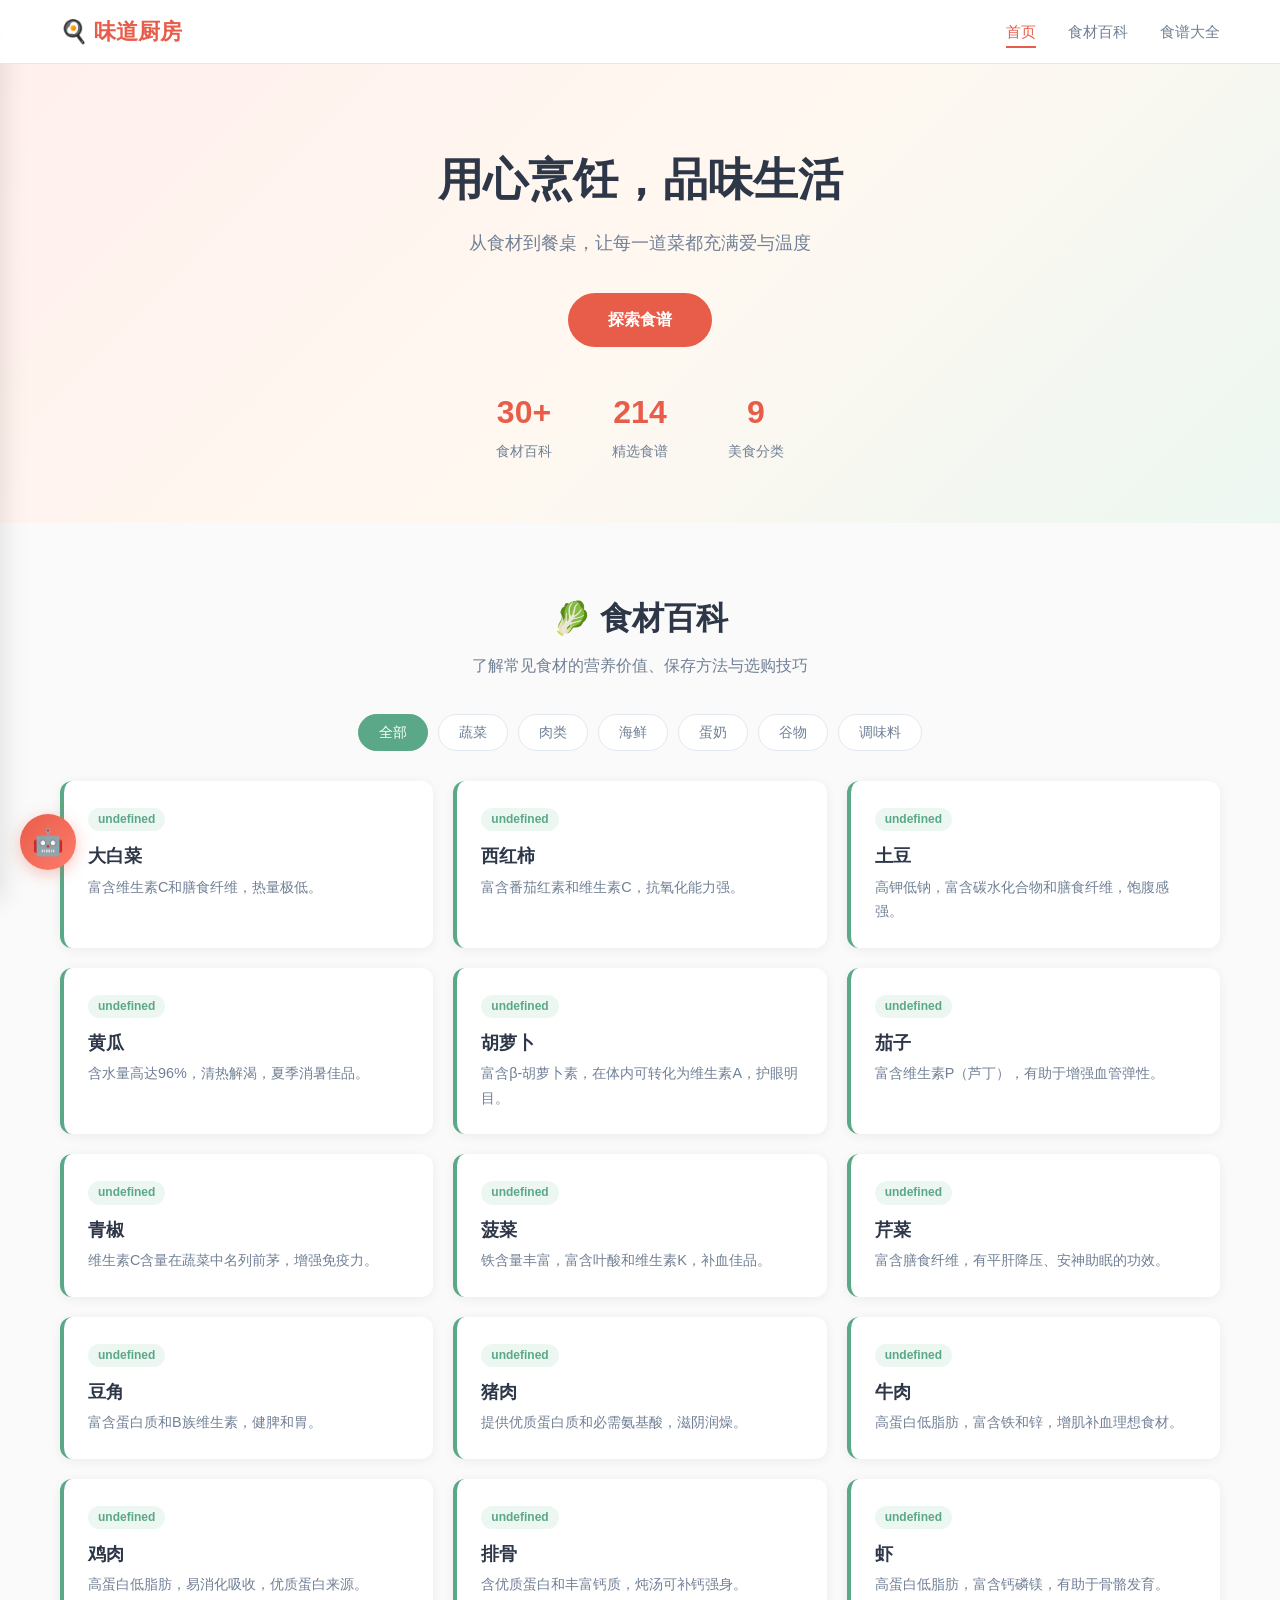
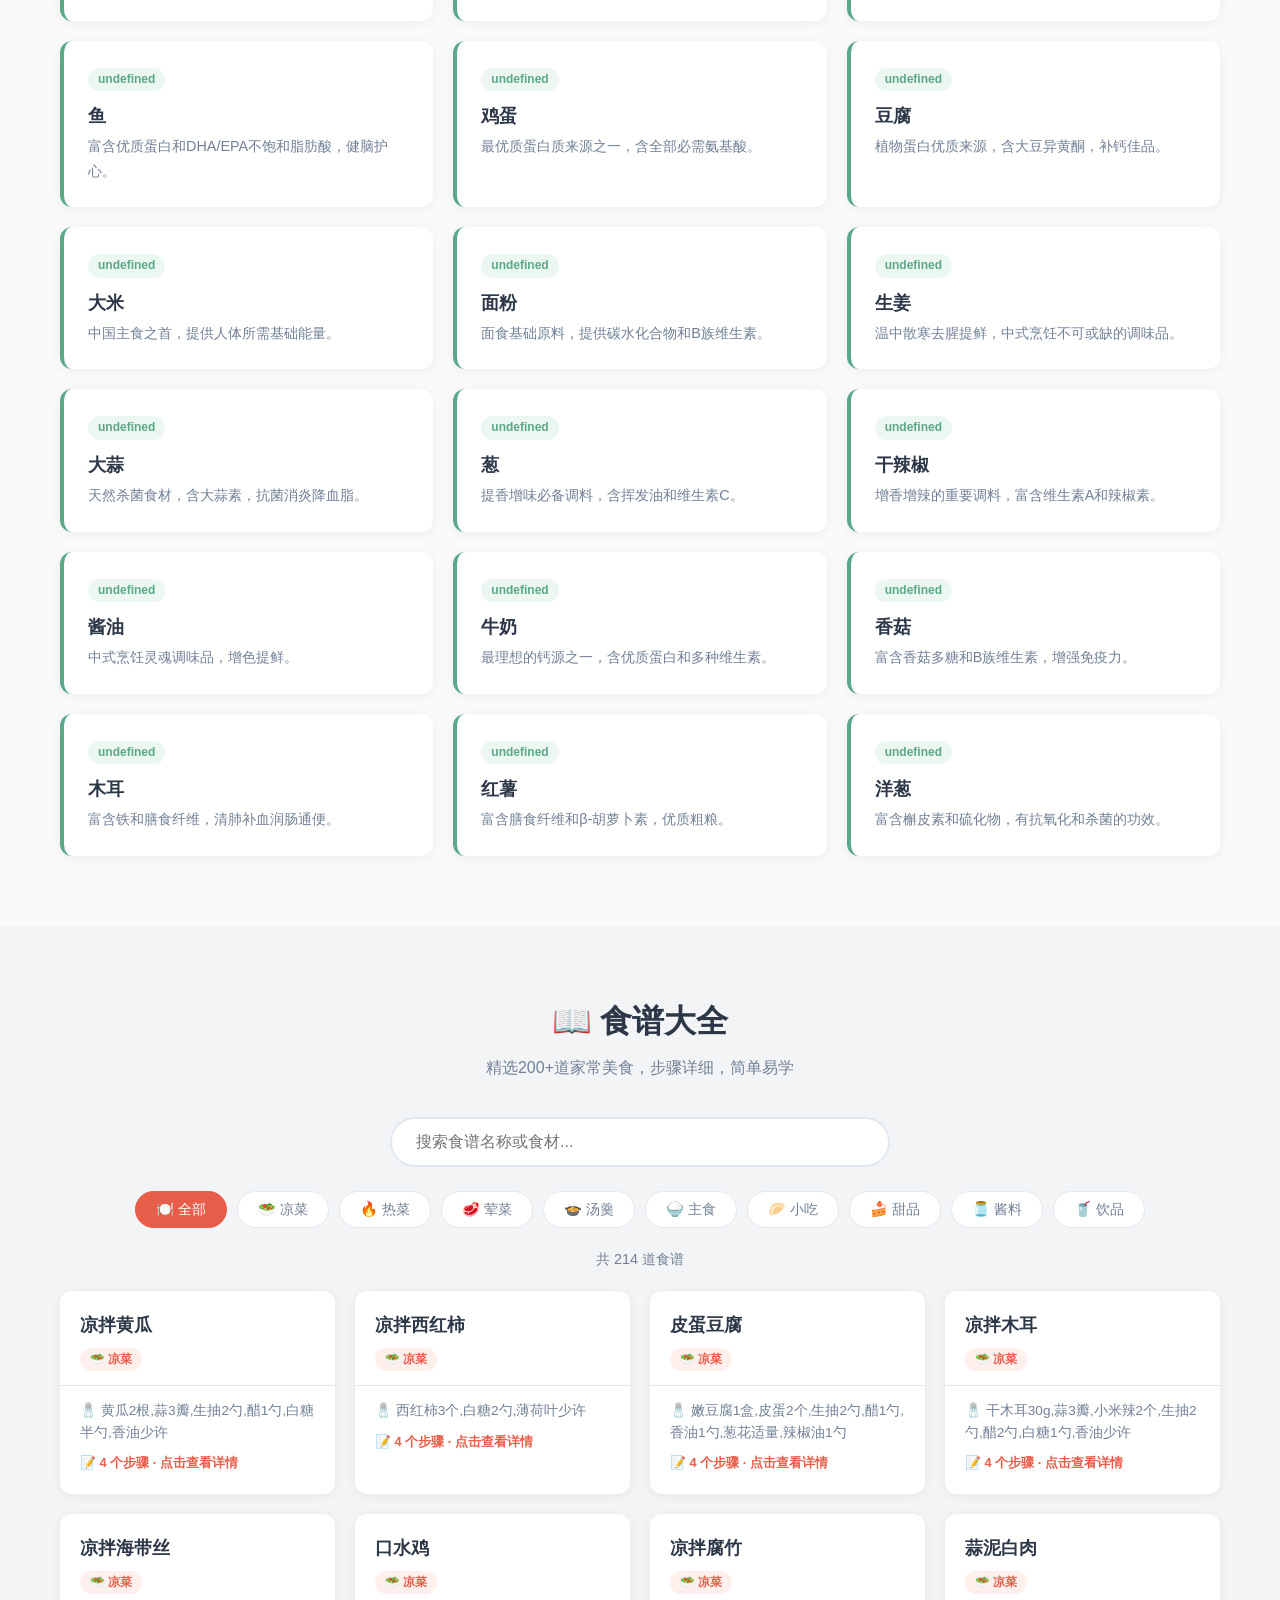
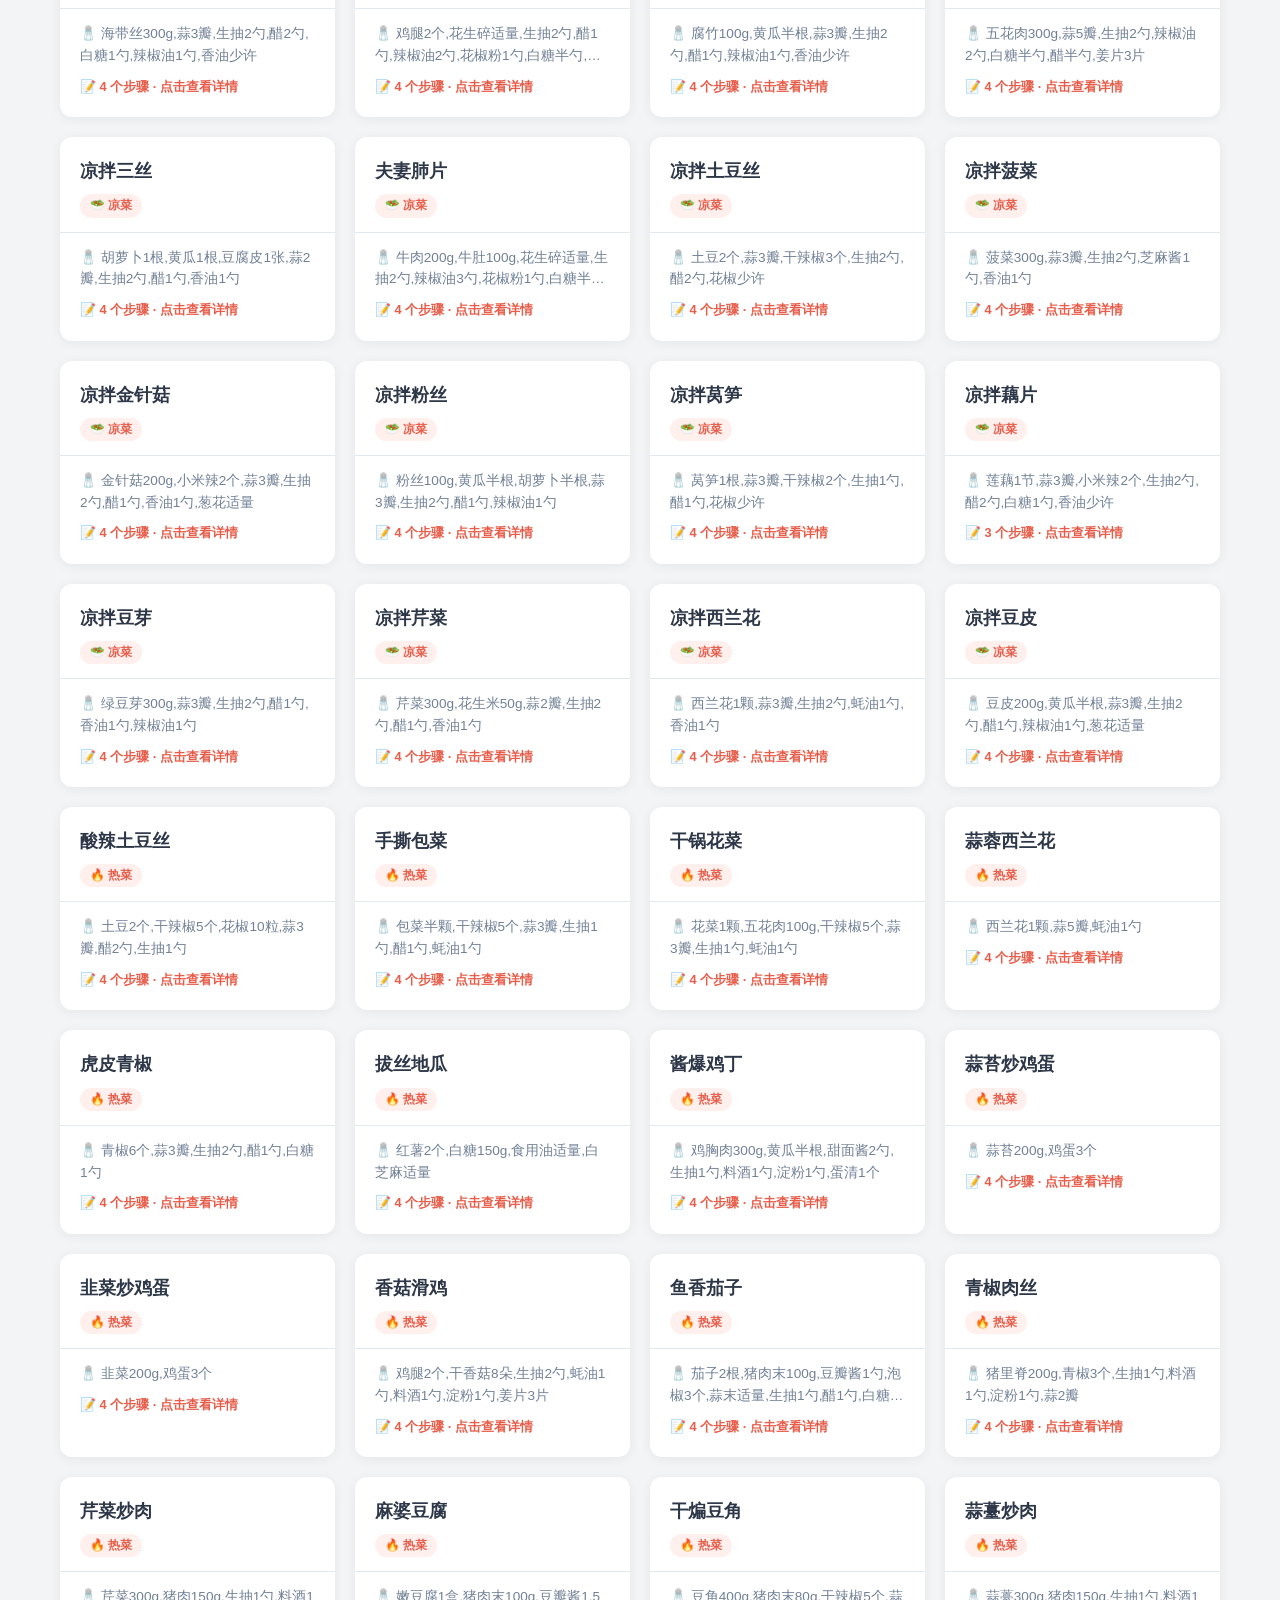
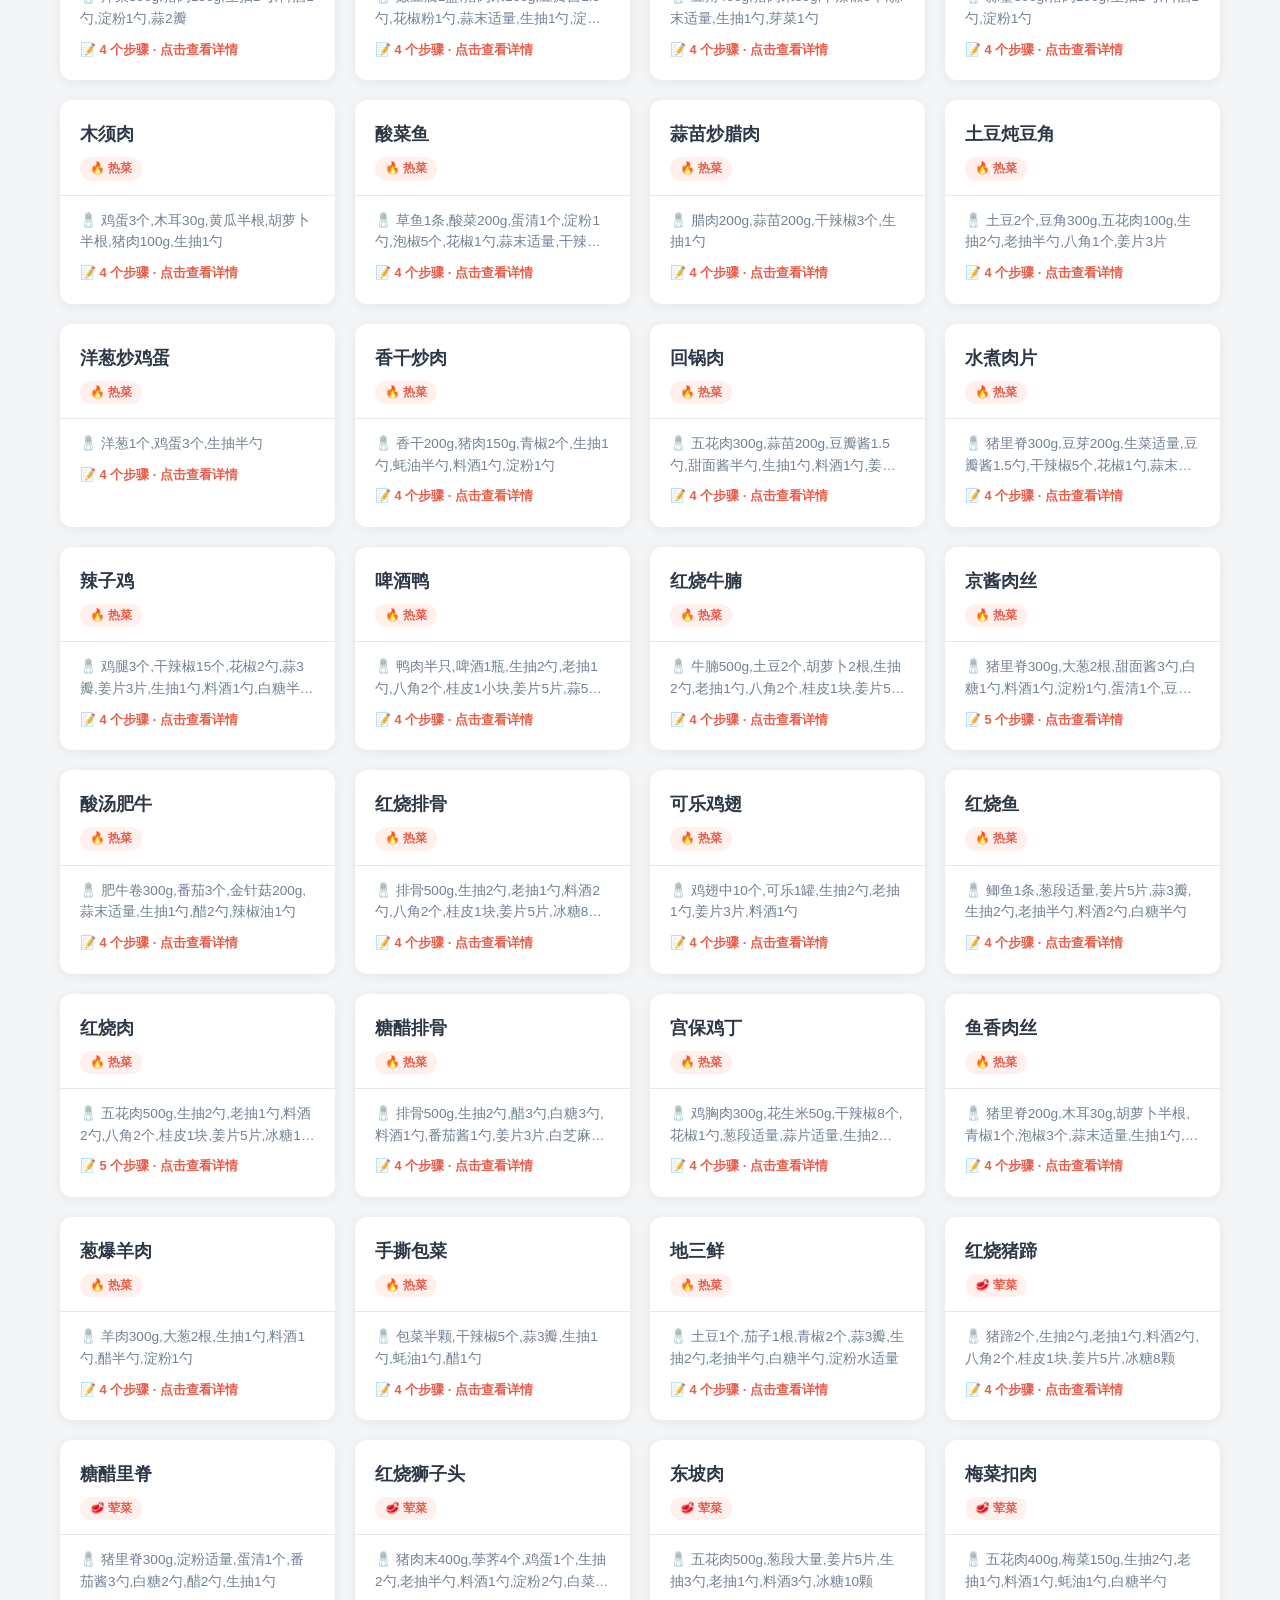
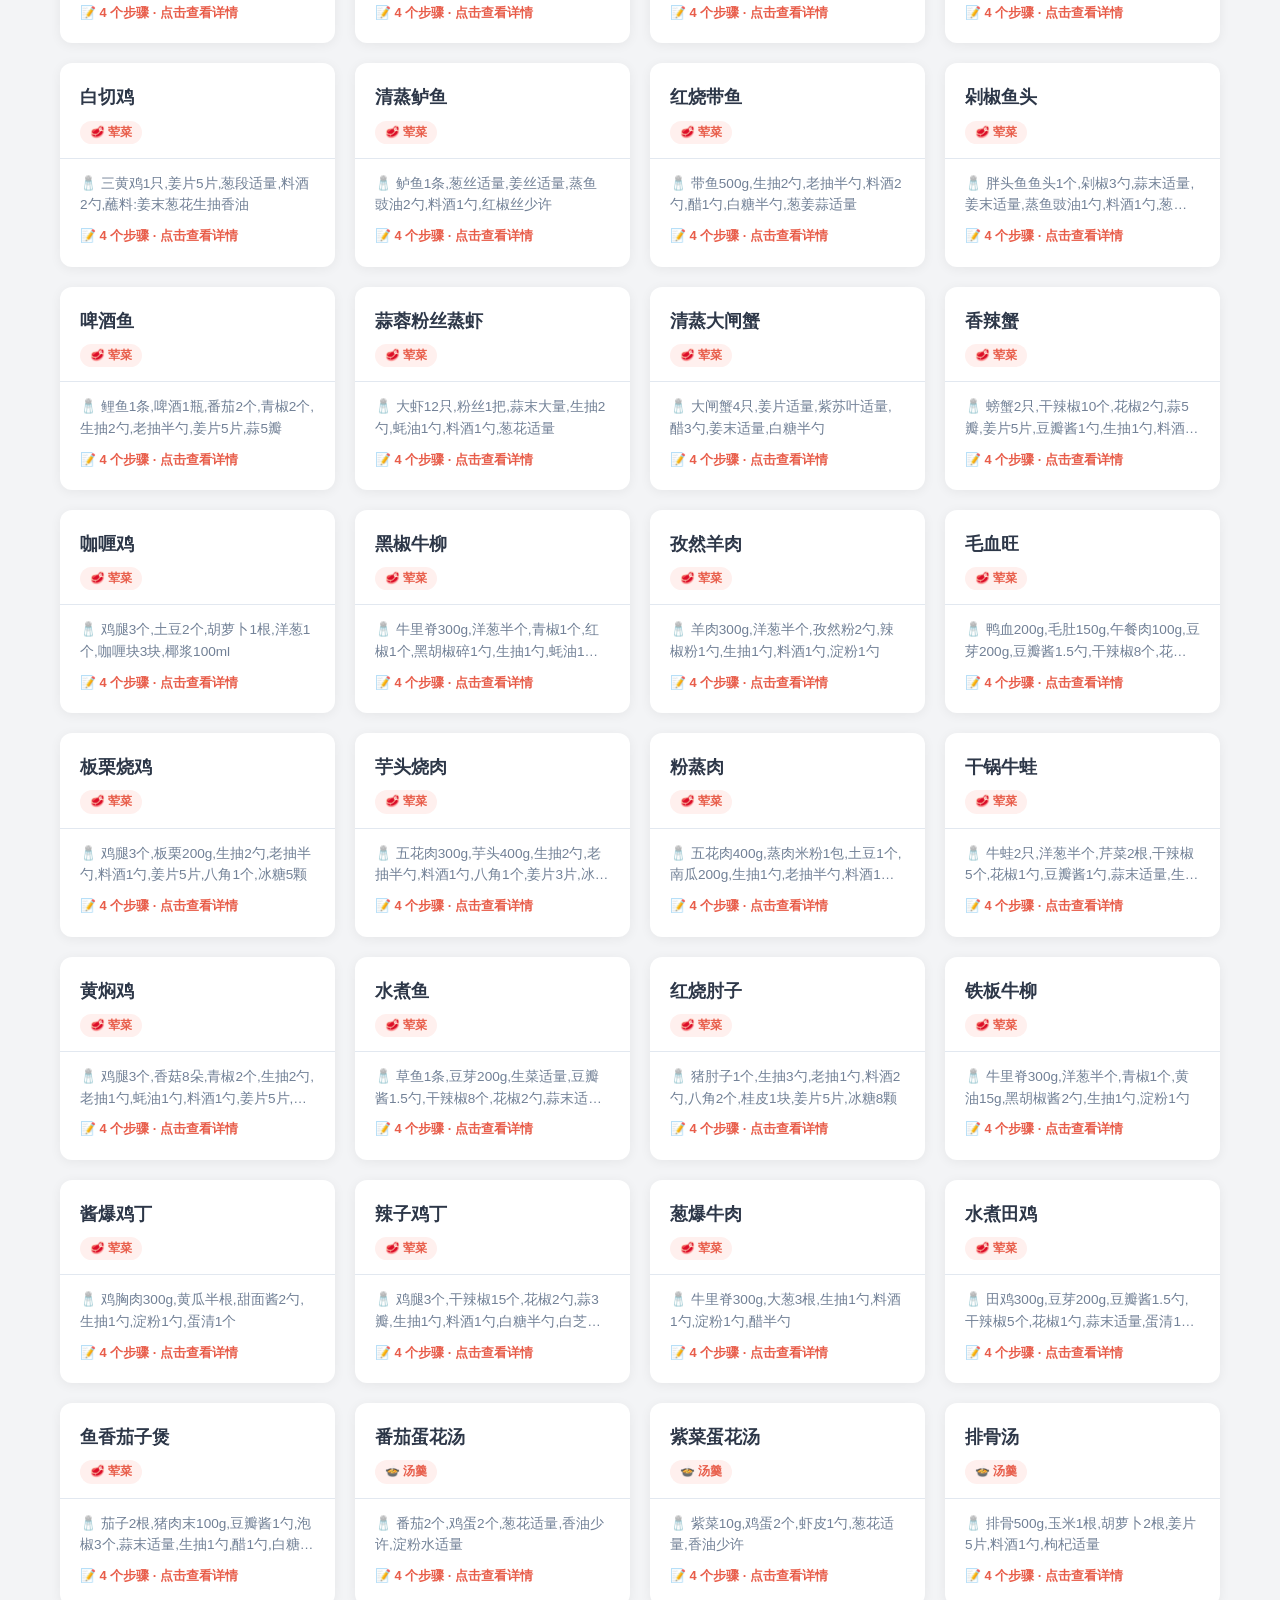
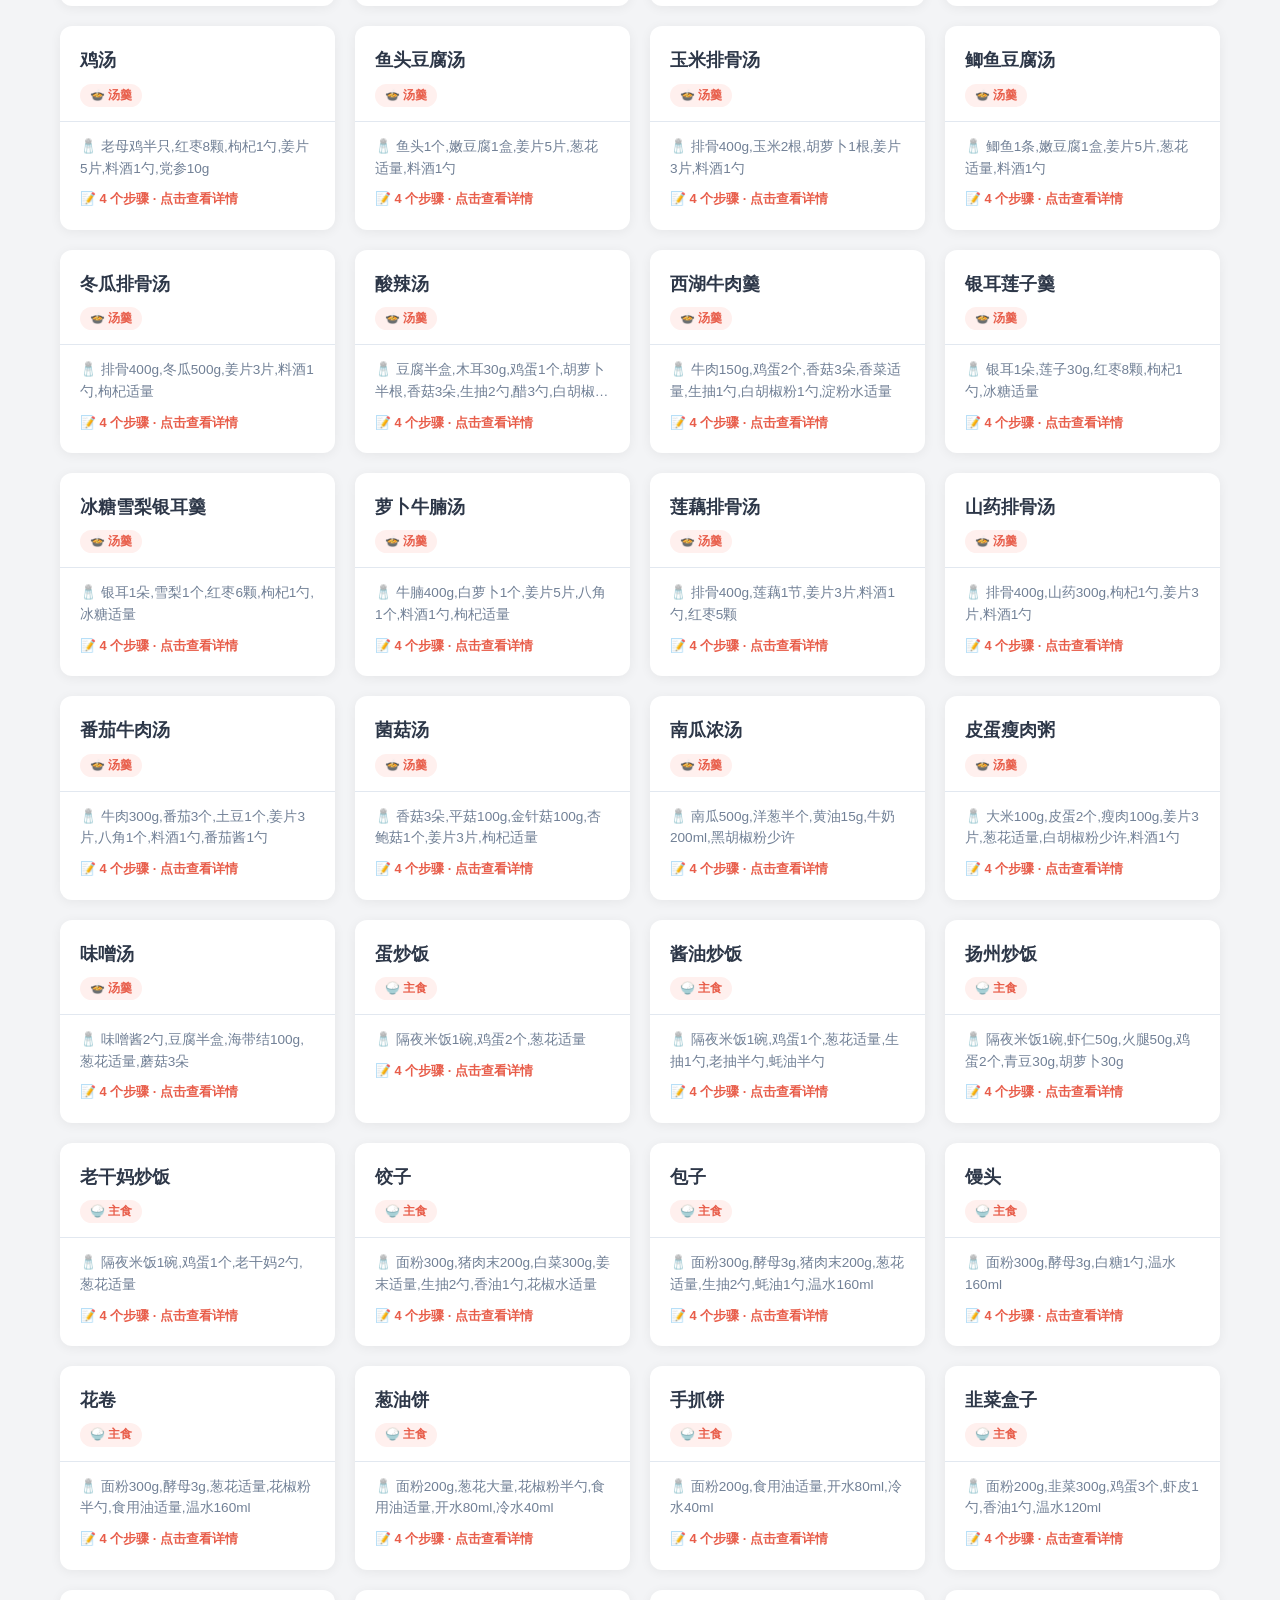
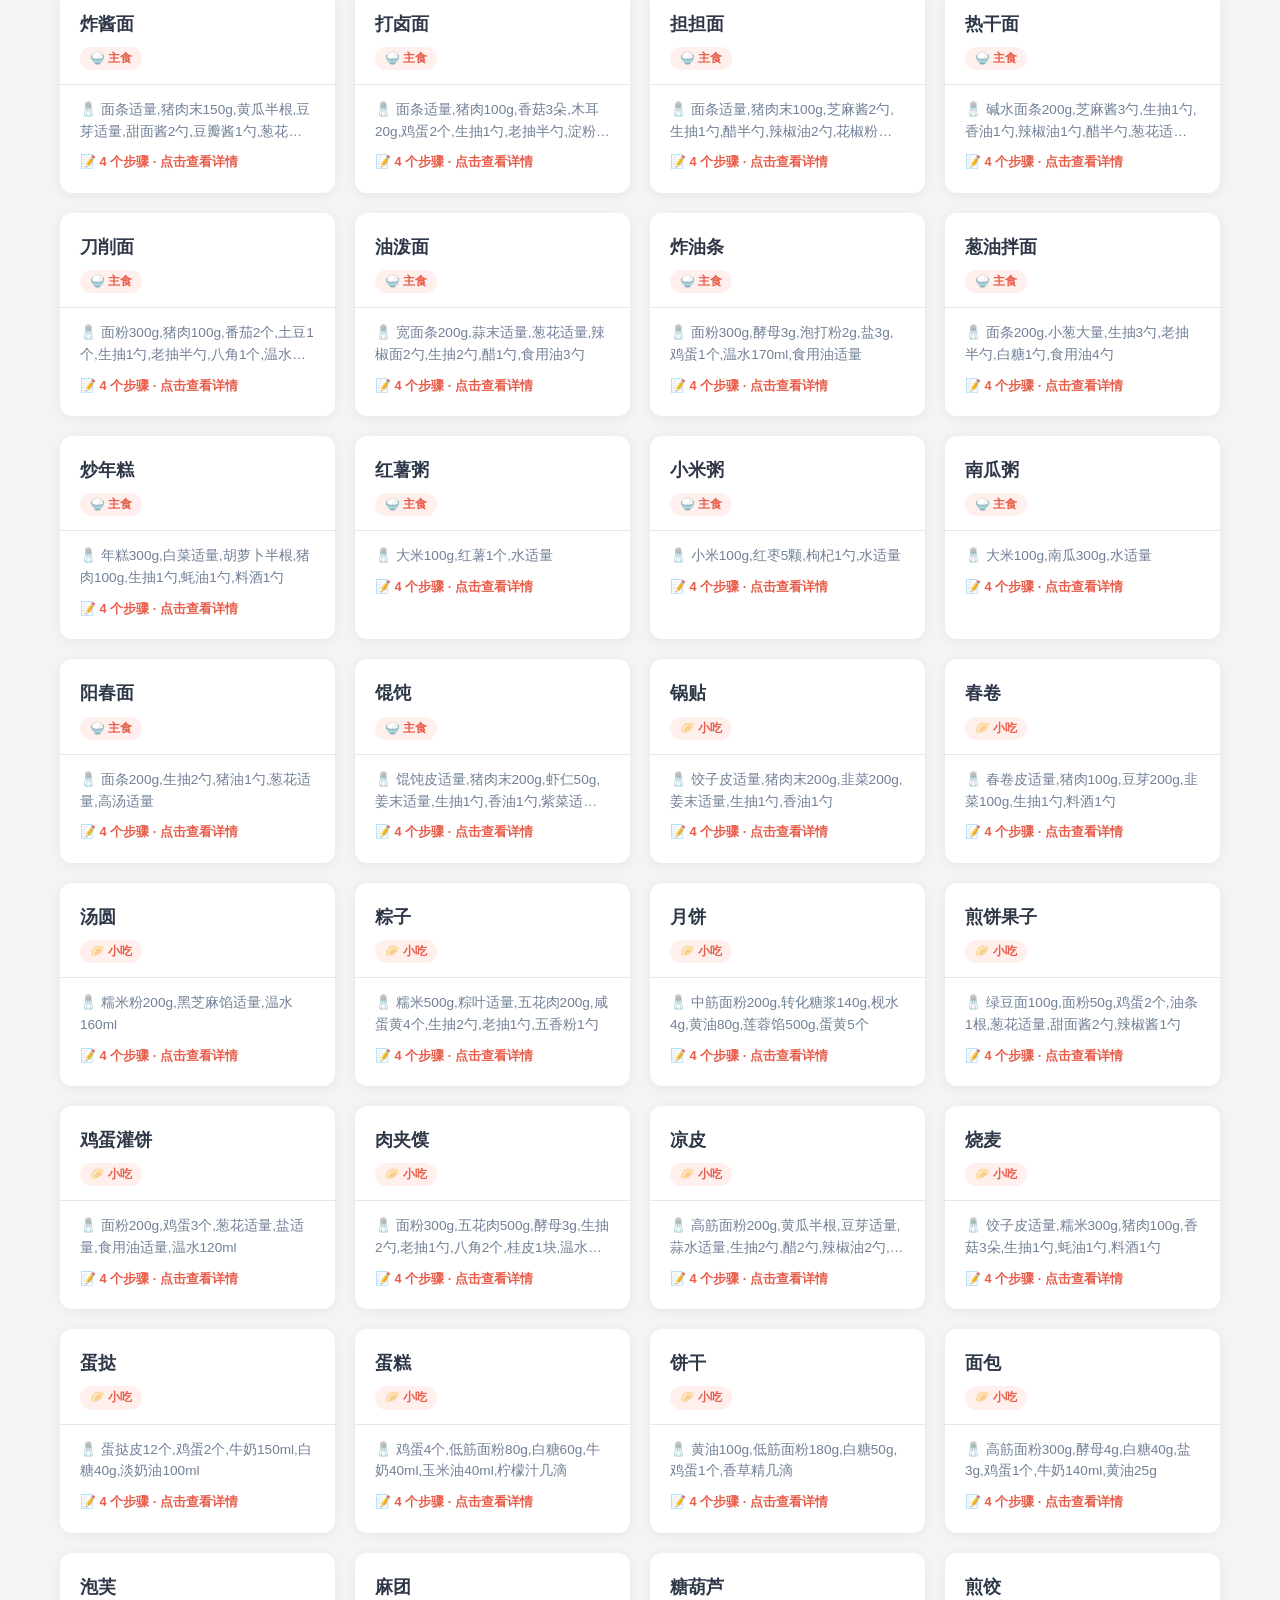
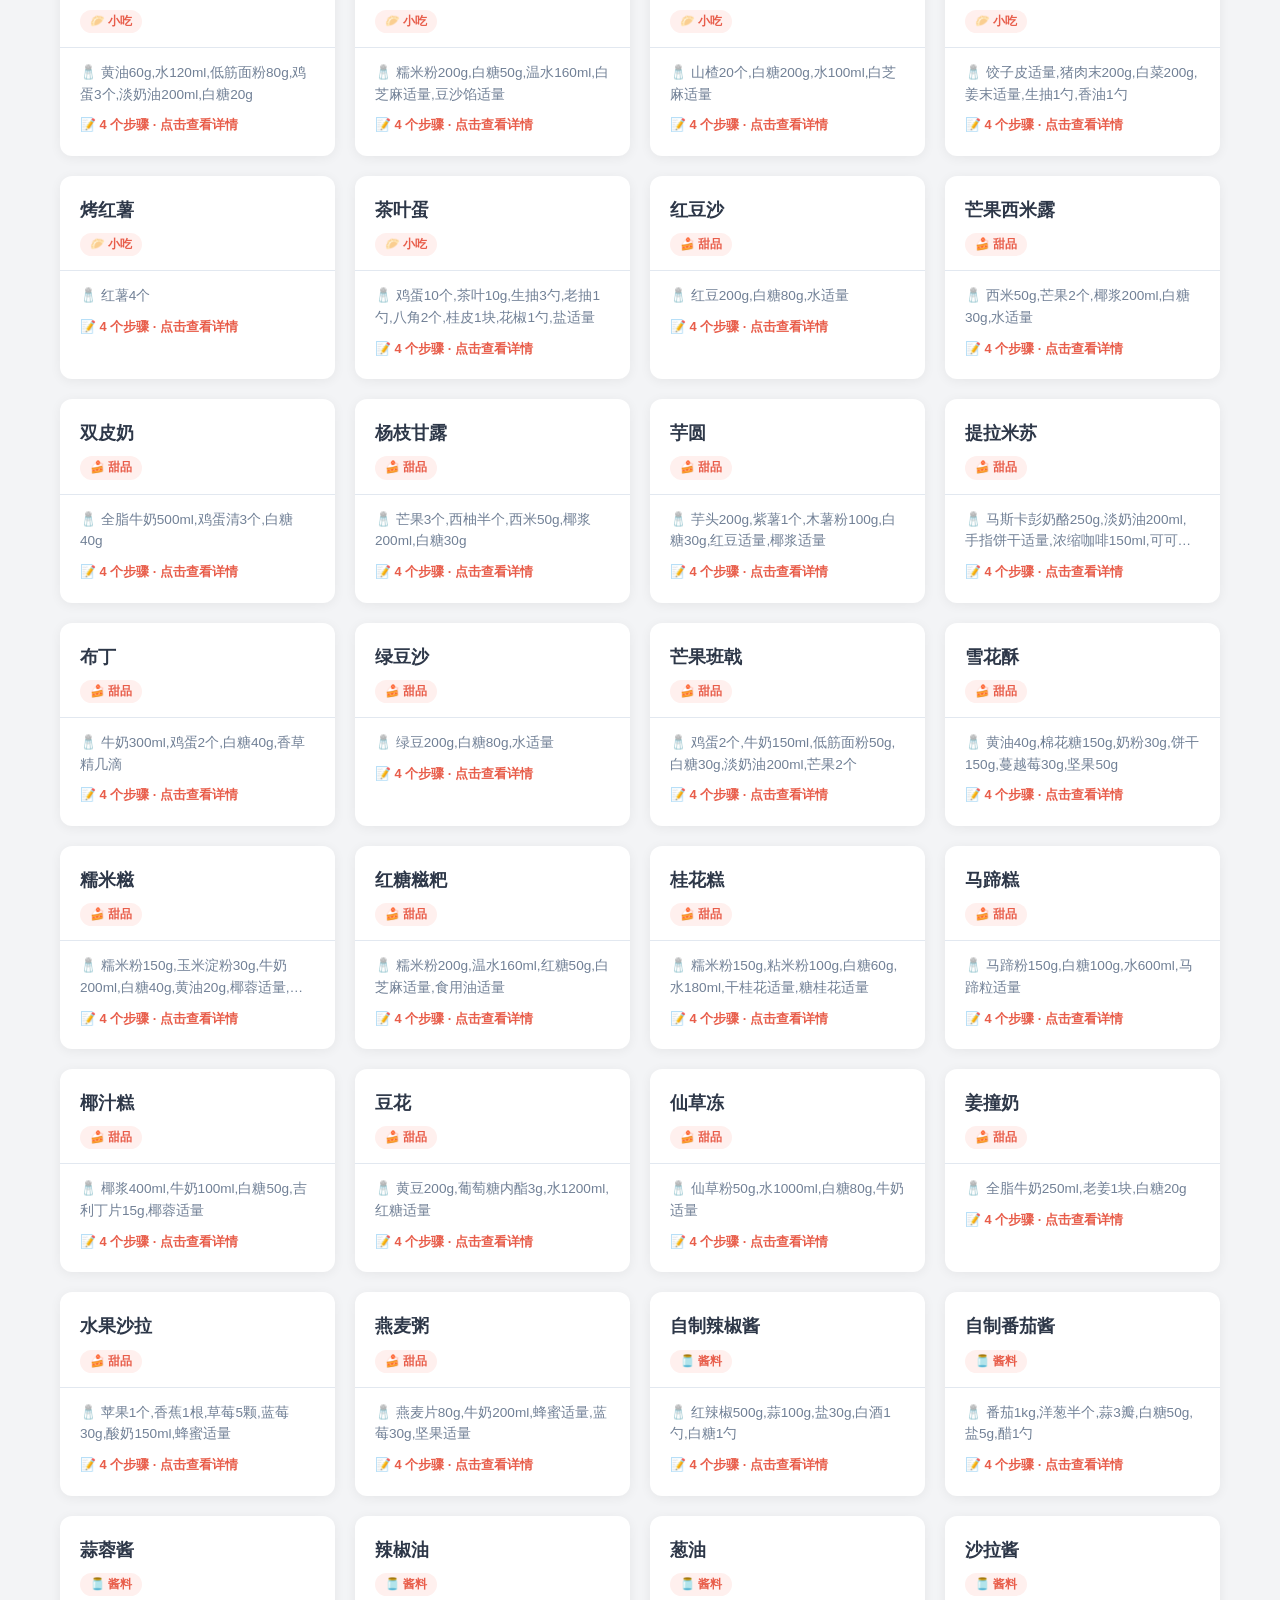
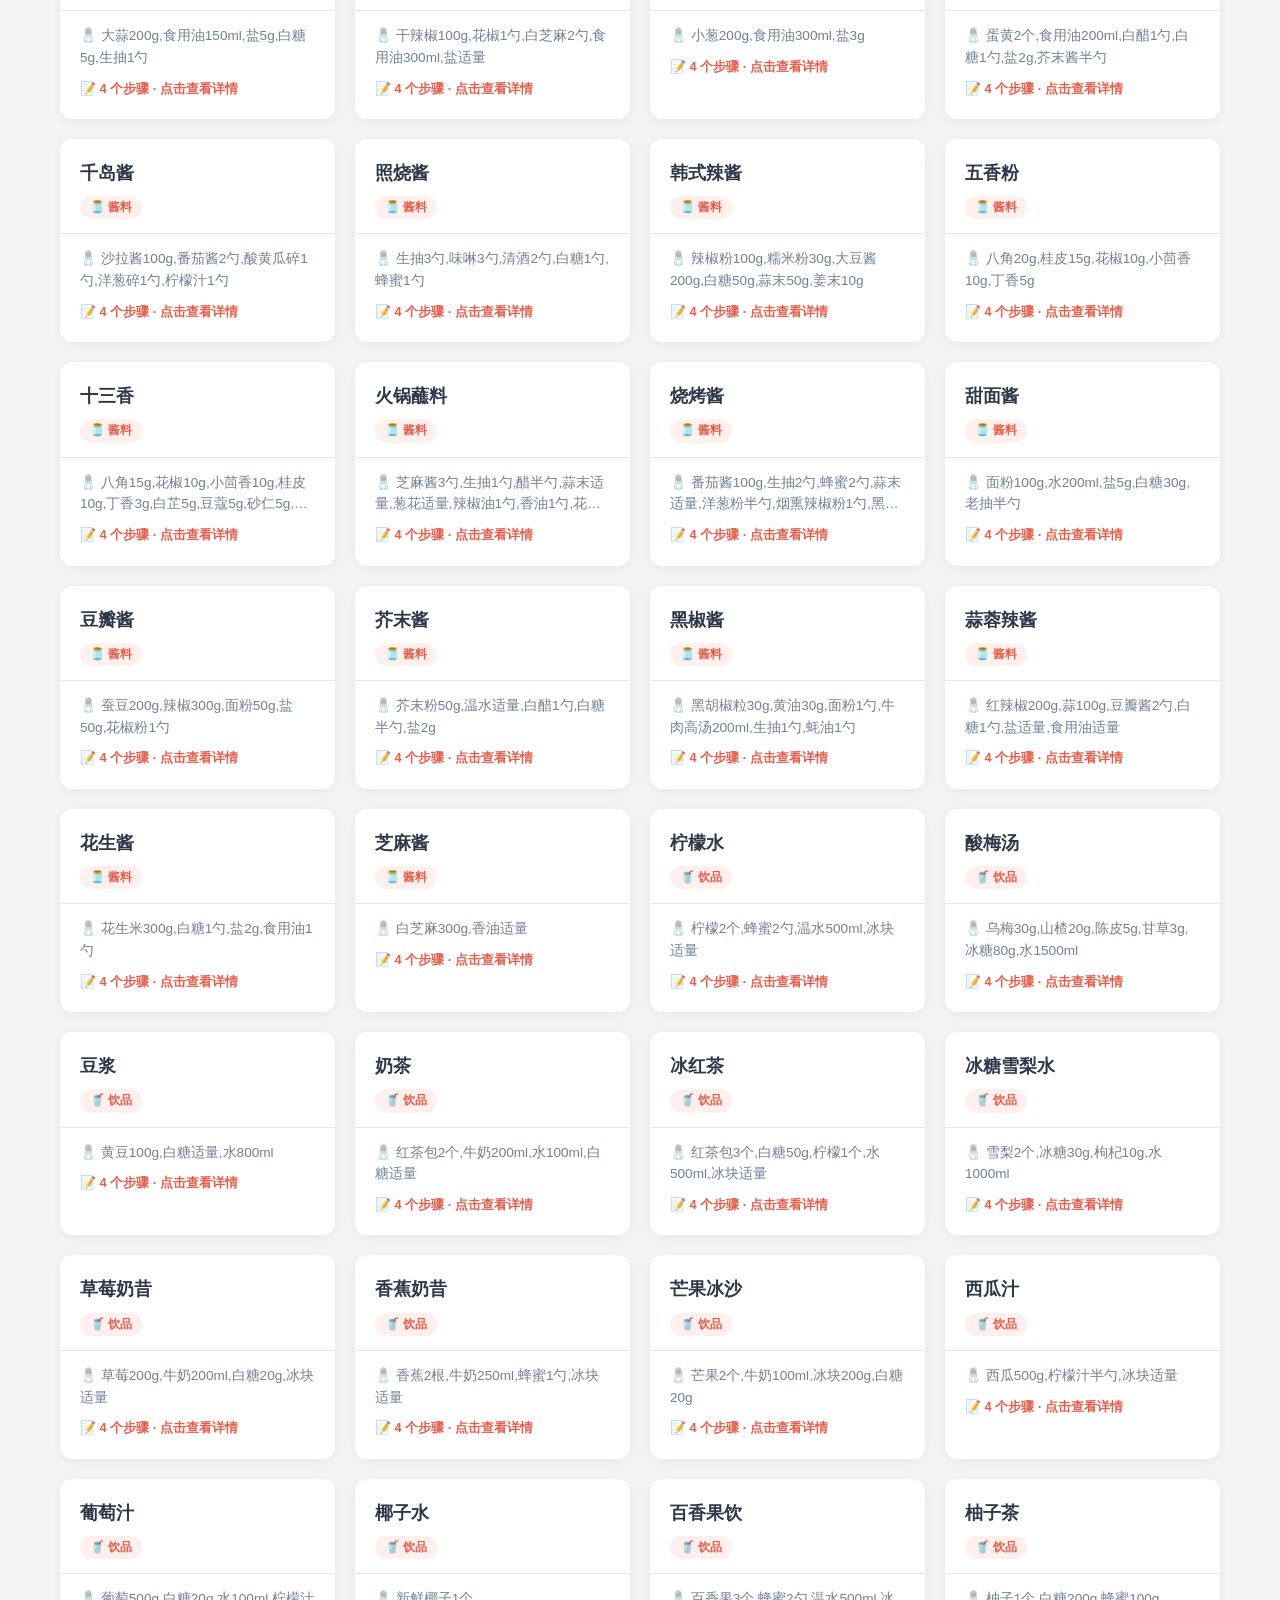
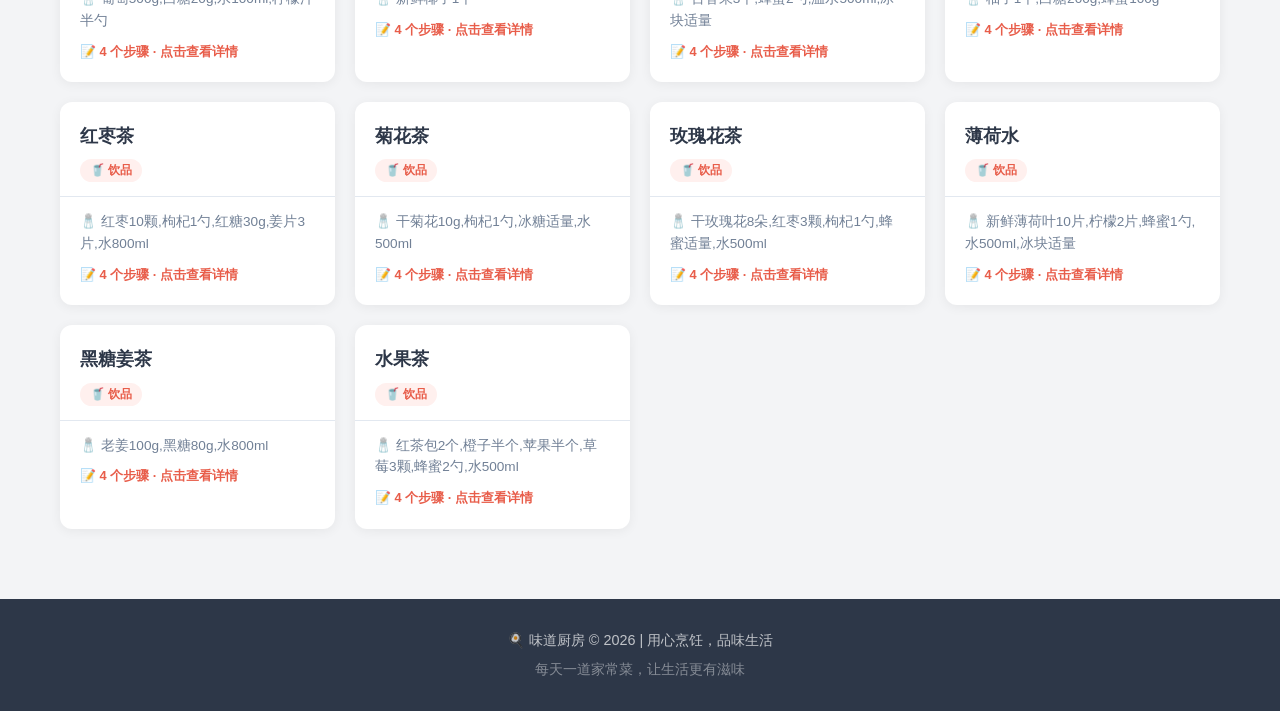
==== APP/cooking/index.html @ f02264d5 "初始提交：做菜教学网站 + AI私厨智能体" ====
<!DOCTYPE html>
<html lang="zh-CN">
<head>
    <meta charset="UTF-8">
    <meta name="viewport" content="width=device-width, initial-scale=1.0">
    <title>味道厨房 - 用心烹饪，品味生活</title>
    <link rel="stylesheet" href="style.css">
</head>
<body>
    <!-- 导航栏 -->
    <nav class="navbar">
        <div class="nav-container">
            <a href="#" class="logo">🍳 味道厨房</a>
            <ul class="nav-links">
                <li><a href="#home" class="nav-link active">首页</a></li>
                <li><a href="#ingredients" class="nav-link">食材百科</a></li>
                <li><a href="#recipes" class="nav-link">食谱大全</a></li>
            </ul>
        </div>
    </nav>

    <!-- 首页横幅 -->
    <section class="hero" id="home">
        <div class="hero-content">
            <h1>用心烹饪，品味生活</h1>
            <p>从食材到餐桌，让每一道菜都充满爱与温度</p>
            <a href="#recipes" class="hero-btn">探索食谱</a>
            <div class="hero-stats">
                <div class="stat"><span class="stat-num">30+</span><span class="stat-label">食材百科</span></div>
                <div class="stat"><span class="stat-num">214</span><span class="stat-label">精选食谱</span></div>
                <div class="stat"><span class="stat-num">9</span><span class="stat-label">美食分类</span></div>
            </div>
        </div>
    </section>

    <!-- 食材百科 -->
    <section class="section" id="ingredients">
        <div class="container">
            <h2 class="section-title">🥬 食材百科</h2>
            <p class="section-desc">了解常见食材的营养价值、保存方法与选购技巧</p>
            <div class="ingredient-filter">
                <button class="filter-btn active" onclick="filterIngredients('all')">全部</button>
                <button class="filter-btn" onclick="filterIngredients('蔬菜')">蔬菜</button>
                <button class="filter-btn" onclick="filterIngredients('肉类')">肉类</button>
                <button class="filter-btn" onclick="filterIngredients('海鲜')">海鲜</button>
                <button class="filter-btn" onclick="filterIngredients('蛋奶')">蛋奶</button>
                <button class="filter-btn" onclick="filterIngredients('谷物')">谷物</button>
                <button class="filter-btn" onclick="filterIngredients('调味料')">调味料</button>
            </div>
            <div class="ingredient-grid" id="ingredientGrid"></div>
        </div>
    </section>

    <!-- 食谱大全 -->
    <section class="section section-alt" id="recipes">
        <div class="container">
            <h2 class="section-title">📖 食谱大全</h2>
            <p class="section-desc">精选200+道家常美食，步骤详细，简单易学</p>
            <div class="search-bar">
                <input type="text" id="recipeSearch" placeholder="搜索食谱名称或食材..." oninput="filterRecipes()">
            </div>
            <div class="category-tabs" id="categoryTabs"></div>
            <div class="recipe-count" id="recipeCount"></div>
            <div class="recipe-grid" id="recipeGrid"></div>
        </div>
    </section>

    <!-- 详情弹窗 -->
    <div class="modal-overlay" id="modalOverlay" onclick="closeModal(event)">
        <div class="modal" id="modal">
            <button class="modal-close" onclick="hideModal()">&times;</button>
            <div id="modalContent"></div>
        </div>
    </div>

    <!-- 页脚 -->
    <footer class="footer">
        <div class="container">
            <p>🍳 味道厨房 &copy; 2026 | 用心烹饪，品味生活</p>
            <p class="footer-tip">每天一道家常菜，让生活更有滋味</p>
        </div>
    </footer>

    <!-- AI 私厨侧边栏 -->
    <button class="sidebar-toggle" id="sidebarToggle" onclick="toggleSidebar()" title="私厨小助">
        <span class="toggle-icon">🤖</span>
    </button>
    <aside class="sidebar" id="sidebar">
        <div class="sidebar-header">
            <div class="sidebar-title">
                <span class="sidebar-avatar">🤖</span>
                <div>
                    <h3>私厨小助</h3>
                    <span class="sidebar-status">在线 · AI 智能助手</span>
                </div>
            </div>
            <button class="sidebar-close" onclick="toggleSidebar()" title="关闭">&times;</button>
        </div>
        <div class="chat-messages" id="chatMessages">
            <div class="chat-message ai">
                <div class="message-avatar">🤖</div>
                <div class="message-body">
                    <p>你好！我是<strong>私厨小助</strong>，你的 AI 烹饪助手。</p>
                    <p>我可以帮你：</p>
                    <ul>
                        <li>🍽️ 推荐菜谱和食材搭配</li>
                        <li>👨‍🍳 分享烹饪技巧</li>
                        <li>🥗 提供健康饮食建议</li>
                    </ul>
                    <p>试试问我：“冰箱里有西红柿和鸡蛋，能做什么菜？”</p>
                </div>
            </div>
        </div>
        <div class="chat-input-area">
            <textarea id="chatInput" placeholder="输入你的烹饪问题..." rows="1" onkeydown="handleChatKeydown(event)"></textarea>
            <button class="chat-send" id="chatSend" onclick="sendMessage()" title="发送">
                <svg width="20" height="20" viewBox="0 0 24 24" fill="none" stroke="currentColor" stroke-width="2"><path d="M22 2L11 13"/><path d="M22 2L15 22L11 13L2 9L22 2Z"/></svg>
            </button>
        </div>
    </aside>
    <div class="sidebar-overlay" id="sidebarOverlay" onclick="toggleSidebar()"></div>

    <script src="data.js"></script>
    <script src="app.js"></script>
    <script src="chat.js"></script>
</body>
</html>
---- APP/cooking/style.css ----
/* ===== 基础重置与变量 ===== */
* { margin: 0; padding: 0; box-sizing: border-box; }
:root {
    --primary: #E85D4A;
    --primary-light: #FFF0EE;
    --primary-dark: #C94A3A;
    --green: #5BA888;
    --green-light: #EDF7F2;
    --bg: #FAFAFA;
    --bg-alt: #F3F4F6;
    --text: #2D3748;
    --text-light: #718096;
    --white: #FFFFFF;
    --border: #E2E8F0;
    --shadow: 0 2px 12px rgba(0,0,0,0.06);
    --shadow-lg: 0 8px 30px rgba(0,0,0,0.1);
    --radius: 12px;
    --transition: all 0.3s ease;
}
html { scroll-behavior: smooth; }
body {
    font-family: -apple-system, BlinkMacSystemFont, "Segoe UI", "PingFang SC", "Hiragino Sans GB", "Microsoft YaHei", sans-serif;
    color: var(--text);
    background: var(--bg);
    line-height: 1.6;
}
.container { max-width: 1200px; margin: 0 auto; padding: 0 20px; }

/* ===== 导航栏 ===== */
.navbar {
    position: fixed; top: 0; left: 0; right: 0; z-index: 1000;
    background: rgba(255,255,255,0.95); backdrop-filter: blur(10px);
    border-bottom: 1px solid var(--border); height: 64px;
}
.nav-container {
    max-width: 1200px; margin: 0 auto; padding: 0 20px;
    display: flex; align-items: center; justify-content: space-between; height: 100%;
}
.logo { font-size: 1.4rem; font-weight: 700; color: var(--primary); text-decoration: none; }
.nav-links { list-style: none; display: flex; gap: 32px; }
.nav-link {
    text-decoration: none; color: var(--text-light); font-size: 0.95rem;
    font-weight: 500; padding: 6px 0; border-bottom: 2px solid transparent;
    transition: var(--transition);
}
.nav-link:hover, .nav-link.active { color: var(--primary); border-bottom-color: var(--primary); }

/* ===== 首页横幅 ===== */
.hero {
    margin-top: 64px; padding: 80px 20px 60px;
    background: linear-gradient(135deg, var(--primary-light) 0%, #FFF8F0 50%, var(--green-light) 100%);
    text-align: center;
}
.hero-content h1 { font-size: 2.8rem; color: var(--text); margin-bottom: 12px; }
.hero-content > p { font-size: 1.15rem; color: var(--text-light); margin-bottom: 36px; }
.hero-btn {
    display: inline-block; padding: 14px 40px; background: var(--primary); color: var(--white);
    border-radius: 50px; font-size: 1rem; font-weight: 600;
    text-decoration: none; transition: var(--transition); margin-bottom: 40px;
}
.hero-btn:hover { background: var(--primary-dark); transform: translateY(-2px); }
.hero-stats { display: flex; justify-content: center; gap: 60px; }
.stat { text-align: center; }
.stat-num { display: block; font-size: 2rem; font-weight: 700; color: var(--primary); }
.stat-label { font-size: 0.9rem; color: var(--text-light); }

/* ===== 通用板块 ===== */
.section { padding: 70px 20px; }
.section-alt { background: var(--bg-alt); }
.section-title { font-size: 2rem; text-align: center; margin-bottom: 8px; }
.section-desc { text-align: center; color: var(--text-light); margin-bottom: 36px; }

/* ===== 食材板块 ===== */
.ingredient-filter { display: flex; justify-content: center; flex-wrap: wrap; gap: 10px; margin-bottom: 30px; }
.filter-btn {
    padding: 8px 20px; border: 1.5px solid var(--border); border-radius: 50px;
    background: var(--white); color: var(--text-light); font-size: 0.9rem;
    cursor: pointer; transition: var(--transition);
}
.filter-btn:hover { border-color: var(--green); color: var(--green); }
.filter-btn.active { background: var(--green); color: var(--white); border-color: var(--green); }
.ingredient-grid {
    display: grid; grid-template-columns: repeat(auto-fill, minmax(280px, 1fr));
    gap: 20px;
}
.ingredient-card {
    background: var(--white); border-radius: var(--radius); padding: 24px;
    box-shadow: var(--shadow); cursor: pointer; transition: var(--transition);
    border-left: 4px solid var(--green);
}
.ingredient-card:hover { transform: translateY(-3px); box-shadow: var(--shadow-lg); }
.ingredient-card h3 { font-size: 1.15rem; margin-bottom: 4px; }
.ingredient-card .tag {
    display: inline-block; padding: 2px 10px; border-radius: 50px;
    background: var(--green-light); color: var(--green); font-size: 0.75rem;
    font-weight: 600; margin-bottom: 10px;
}
.ingredient-card p { font-size: 0.9rem; color: var(--text-light); line-height: 1.7; }

/* ===== 食谱板块 ===== */
.search-bar { max-width: 500px; margin: 0 auto 24px; }
.search-bar input {
    width: 100%; padding: 14px 24px; border: 2px solid var(--border);
    border-radius: 50px; font-size: 1rem; outline: none;
    background: var(--white); transition: var(--transition);
}
.search-bar input:focus { border-color: var(--primary); }
.category-tabs {
    display: flex; flex-wrap: wrap; justify-content: center;
    gap: 10px; margin-bottom: 20px;
}
.cat-tab {
    padding: 8px 20px; border: 1.5px solid var(--border); border-radius: 50px;
    background: var(--white); color: var(--text-light); font-size: 0.9rem;
    cursor: pointer; transition: var(--transition);
}
.cat-tab:hover { border-color: var(--primary); color: var(--primary); }
.cat-tab.active { background: var(--primary); color: var(--white); border-color: var(--primary); }
.recipe-count { text-align: center; color: var(--text-light); font-size: 0.9rem; margin-bottom: 20px; }
.recipe-grid {
    display: grid; grid-template-columns: repeat(auto-fill, minmax(270px, 1fr));
    gap: 20px;
}
.recipe-card {
    background: var(--white); border-radius: var(--radius); overflow: hidden;
    box-shadow: var(--shadow); cursor: pointer; transition: var(--transition);
}
.recipe-card:hover { transform: translateY(-3px); box-shadow: var(--shadow-lg); }
.recipe-card-header {
    padding: 20px 20px 14px; border-bottom: 1px solid var(--border);
}
.recipe-card-header h3 { font-size: 1.1rem; margin-bottom: 6px; }
.recipe-card-header .cat-label {
    display: inline-block; padding: 2px 10px; border-radius: 50px;
    background: var(--primary-light); color: var(--primary); font-size: 0.75rem;
    font-weight: 600;
}
.recipe-card-body { padding: 14px 20px 20px; }
.recipe-card-body .ingredients-preview {
    font-size: 0.85rem; color: var(--text-light); line-height: 1.6;
    display: -webkit-box; -webkit-line-clamp: 2; -webkit-box-orient: vertical; overflow: hidden;
}
.recipe-card-body .steps-count {
    margin-top: 10px; font-size: 0.8rem; color: var(--primary); font-weight: 600;
}

/* ===== 弹窗 ===== */
.modal-overlay {
    display: none; position: fixed; top: 0; left: 0; right: 0; bottom: 0;
    background: rgba(0,0,0,0.45); z-index: 2000;
    justify-content: center; align-items: flex-start; padding: 80px 20px;
    overflow-y: auto;
}
.modal-overlay.show { display: flex; }
.modal {
    background: var(--white); border-radius: var(--radius); max-width: 650px;
    width: 100%; padding: 36px; position: relative; box-shadow: var(--shadow-lg);
    animation: slideUp 0.3s ease;
}
@keyframes slideUp { from { opacity: 0; transform: translateY(20px); } to { opacity: 1; transform: translateY(0); } }
.modal-close {
    position: absolute; top: 16px; right: 20px; background: none; border: none;
    font-size: 1.8rem; color: var(--text-light); cursor: pointer; line-height: 1;
}
.modal-close:hover { color: var(--primary); }
.modal h2 { font-size: 1.6rem; margin-bottom: 6px; padding-right: 30px; }
.modal .modal-cat {
    display: inline-block; padding: 3px 12px; border-radius: 50px;
    background: var(--primary-light); color: var(--primary); font-size: 0.8rem;
    font-weight: 600; margin-bottom: 20px;
}
.modal h3 { font-size: 1.05rem; color: var(--text); margin: 20px 0 10px; padding-bottom: 6px; border-bottom: 2px solid var(--primary-light); }
.modal .ingredients-list {
    display: flex; flex-wrap: wrap; gap: 8px;
}
.modal .ingredients-list span {
    padding: 4px 14px; background: var(--green-light); color: var(--green);
    border-radius: 50px; font-size: 0.85rem;
}
.modal .steps-list { list-style: none; }
.modal .steps-list li {
    padding: 10px 0 10px 36px; position: relative; border-bottom: 1px solid var(--bg-alt);
    font-size: 0.95rem; line-height: 1.7;
}
.modal .steps-list li:last-child { border-bottom: none; }
.modal .steps-list li::before {
    content: attr(data-step); position: absolute; left: 0; top: 10px;
    width: 24px; height: 24px; border-radius: 50%; background: var(--primary);
    color: var(--white); font-size: 0.75rem; font-weight: 700;
    display: flex; align-items: center; justify-content: center;
}
/* 食材弹窗 */
.modal .info-block { margin-bottom: 16px; }
.modal .info-block h4 { font-size: 0.95rem; color: var(--green); margin-bottom: 6px; }
.modal .info-block p { font-size: 0.9rem; color: var(--text-light); line-height: 1.8; }

/* ===== 页脚 ===== */
.footer {
    background: var(--text); color: rgba(255,255,255,0.7); text-align: center;
    padding: 30px 20px;
}
.footer p { font-size: 0.9rem; }
.footer-tip { font-size: 0.8rem; margin-top: 6px; opacity: 0.6; }

/* ===== AI 私厨侧边栏 ===== */
.sidebar-toggle {
    position: fixed; left: 20px; bottom: 30px; z-index: 900;
    width: 56px; height: 56px; border-radius: 50%;
    background: linear-gradient(135deg, var(--primary), #FF7B6B);
    border: none; cursor: pointer; box-shadow: 0 4px 16px rgba(232,93,74,0.35);
    transition: var(--transition); display: flex; align-items: center; justify-content: center;
}
.sidebar-toggle:hover { transform: scale(1.08); box-shadow: 0 6px 24px rgba(232,93,74,0.45); }
.sidebar-toggle .toggle-icon { font-size: 1.6rem; }
.sidebar-toggle.active { left: 390px; }

.sidebar {
    position: fixed; left: 0; top: 0; bottom: 0; z-index: 950;
    width: 380px; background: var(--white);
    box-shadow: 4px 0 24px rgba(0,0,0,0.1);
    transform: translateX(-100%); transition: transform 0.35s cubic-bezier(0.4,0,0.2,1);
    display: flex; flex-direction: column;
}
.sidebar.open { transform: translateX(0); }

.sidebar-overlay {
    display: none; position: fixed; top: 0; left: 0; right: 0; bottom: 0;
    background: rgba(0,0,0,0.3); z-index: 940;
}
.sidebar-overlay.show { display: block; }

.sidebar-header {
    padding: 18px 20px; border-bottom: 1px solid var(--border);
    display: flex; align-items: center; justify-content: space-between;
    background: linear-gradient(135deg, var(--primary-light), #FFF8F0);
    flex-shrink: 0;
}
.sidebar-title { display: flex; align-items: center; gap: 12px; }
.sidebar-avatar { font-size: 2rem; }
.sidebar-title h3 { font-size: 1.1rem; margin: 0; color: var(--text); }
.sidebar-status { font-size: 0.78rem; color: var(--green); }
.sidebar-close {
    background: none; border: none; font-size: 1.6rem; color: var(--text-light);
    cursor: pointer; padding: 4px 8px; line-height: 1; border-radius: 6px;
    transition: var(--transition);
}
.sidebar-close:hover { background: rgba(0,0,0,0.05); color: var(--primary); }

.chat-messages {
    flex: 1; overflow-y: auto; padding: 20px;
    display: flex; flex-direction: column; gap: 16px;
}
.chat-messages::-webkit-scrollbar { width: 4px; }
.chat-messages::-webkit-scrollbar-thumb { background: var(--border); border-radius: 4px; }

.chat-message {
    display: flex; gap: 10px; max-width: 92%; animation: msgIn 0.3s ease;
}
.chat-message.user { align-self: flex-end; flex-direction: row-reverse; }
.chat-message.ai { align-self: flex-start; }

@keyframes msgIn { from { opacity: 0; transform: translateY(8px); } to { opacity: 1; transform: translateY(0); } }

.message-avatar {
    width: 34px; height: 34px; border-radius: 50%;
    display: flex; align-items: center; justify-content: center;
    font-size: 1.1rem; flex-shrink: 0;
}
.chat-message.ai .message-avatar { background: var(--primary-light); }
.chat-message.user .message-avatar { background: var(--green-light); }

.message-body {
    padding: 12px 16px; border-radius: 16px; font-size: 0.9rem; line-height: 1.7;
}
.chat-message.ai .message-body {
    background: var(--bg-alt); color: var(--text);
    border-top-left-radius: 4px;
}
.chat-message.user .message-body {
    background: var(--primary); color: var(--white);
    border-top-right-radius: 4px;
}
.message-body p { margin: 0 0 6px; }
.message-body p:last-child { margin-bottom: 0; }
.message-body ul { margin: 4px 0; padding-left: 18px; }
.message-body li { margin: 2px 0; }
.message-body strong { color: var(--primary); }
.chat-message.user .message-body strong { color: var(--white); }

.chat-loading {
    display: flex; gap: 4px; padding: 8px 0;
}
.chat-loading span {
    width: 8px; height: 8px; border-radius: 50%; background: var(--text-light);
    animation: bounce 1.4s infinite ease-in-out both;
}
.chat-loading span:nth-child(1) { animation-delay: -0.32s; }
.chat-loading span:nth-child(2) { animation-delay: -0.16s; }
@keyframes bounce { 0%,80%,100% { transform: scale(0); } 40% { transform: scale(1); } }

.chat-input-area {
    padding: 16px 20px; border-top: 1px solid var(--border);
    display: flex; gap: 10px; align-items: flex-end;
    background: var(--white); flex-shrink: 0;
}
.chat-input-area textarea {
    flex: 1; border: 1.5px solid var(--border); border-radius: 12px;
    padding: 10px 14px; font-size: 0.9rem; resize: none;
    font-family: inherit; line-height: 1.5; max-height: 100px;
    outline: none; transition: var(--transition);
}
.chat-input-area textarea:focus { border-color: var(--primary); }
.chat-send {
    width: 40px; height: 40px; border-radius: 50%;
    background: var(--primary); border: none; cursor: pointer;
    display: flex; align-items: center; justify-content: center;
    color: var(--white); transition: var(--transition); flex-shrink: 0;
}
.chat-send:hover { background: var(--primary-dark); }
.chat-send:disabled { background: var(--border); cursor: not-allowed; }

/* ===== 响应式 ===== */
@media (max-width: 768px) {
    .hero-content h1 { font-size: 2rem; }
    .hero-stats { gap: 30px; }
    .nav-links { gap: 16px; }
    .nav-link { font-size: 0.85rem; }
    .ingredient-grid, .recipe-grid { grid-template-columns: 1fr; }
    .modal { padding: 24px; }
    .sidebar { width: 100%; }
    .sidebar-toggle.active { left: calc(100% - 76px); }
}
@media (max-width: 480px) {

    .hero-stats { flex-direction: column; gap: 16px; }
}
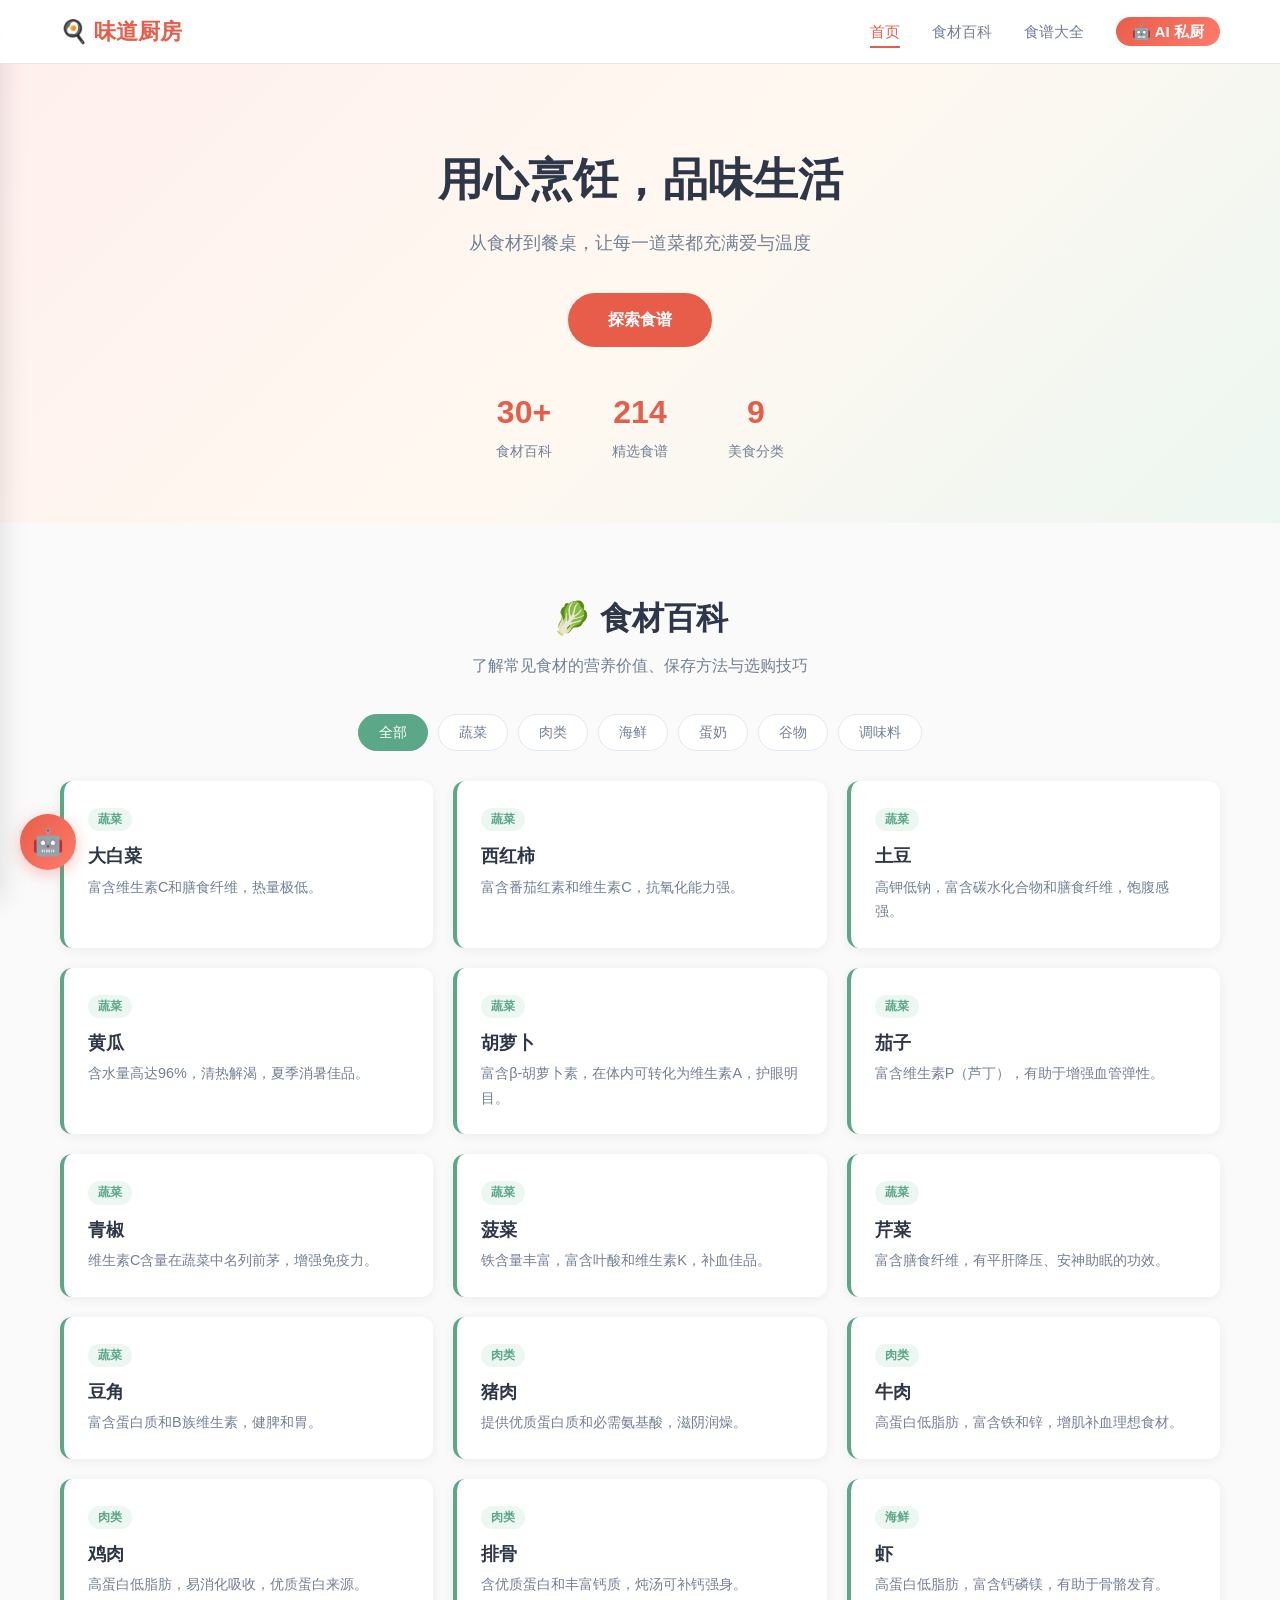
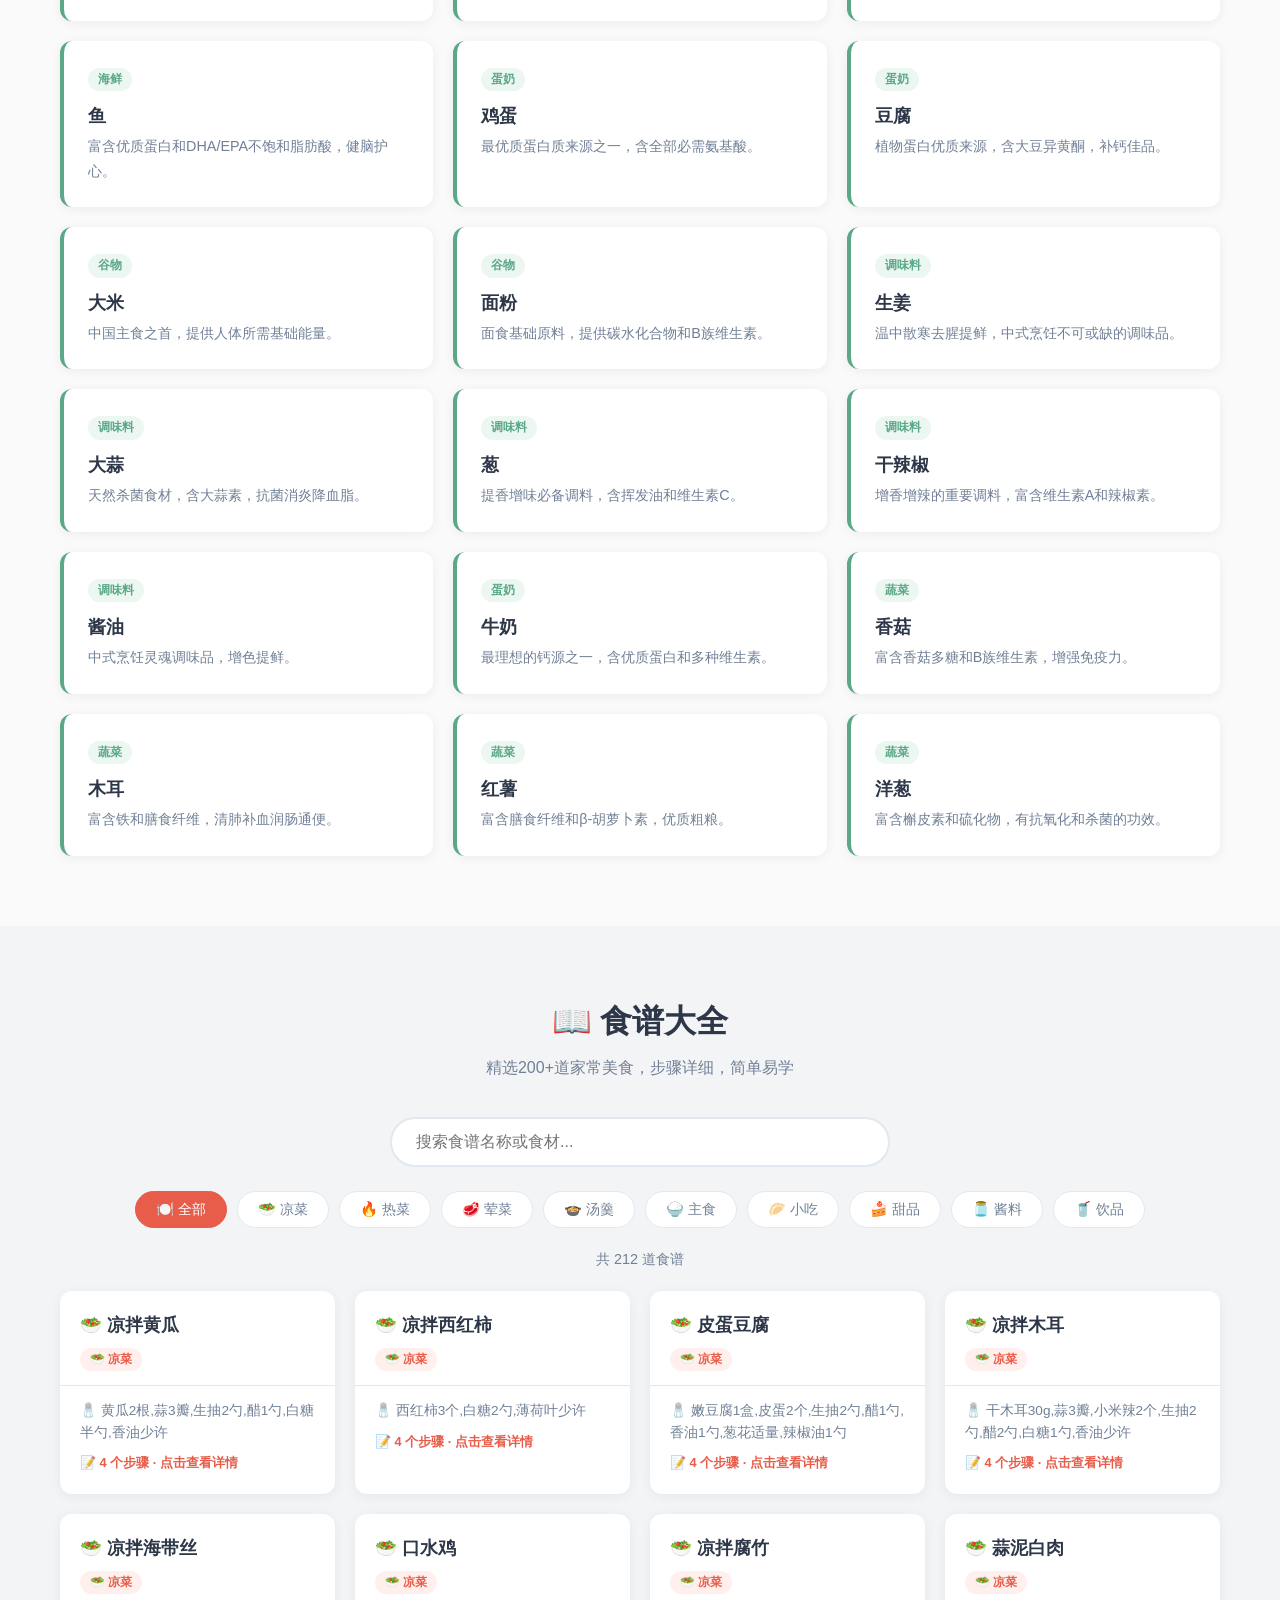
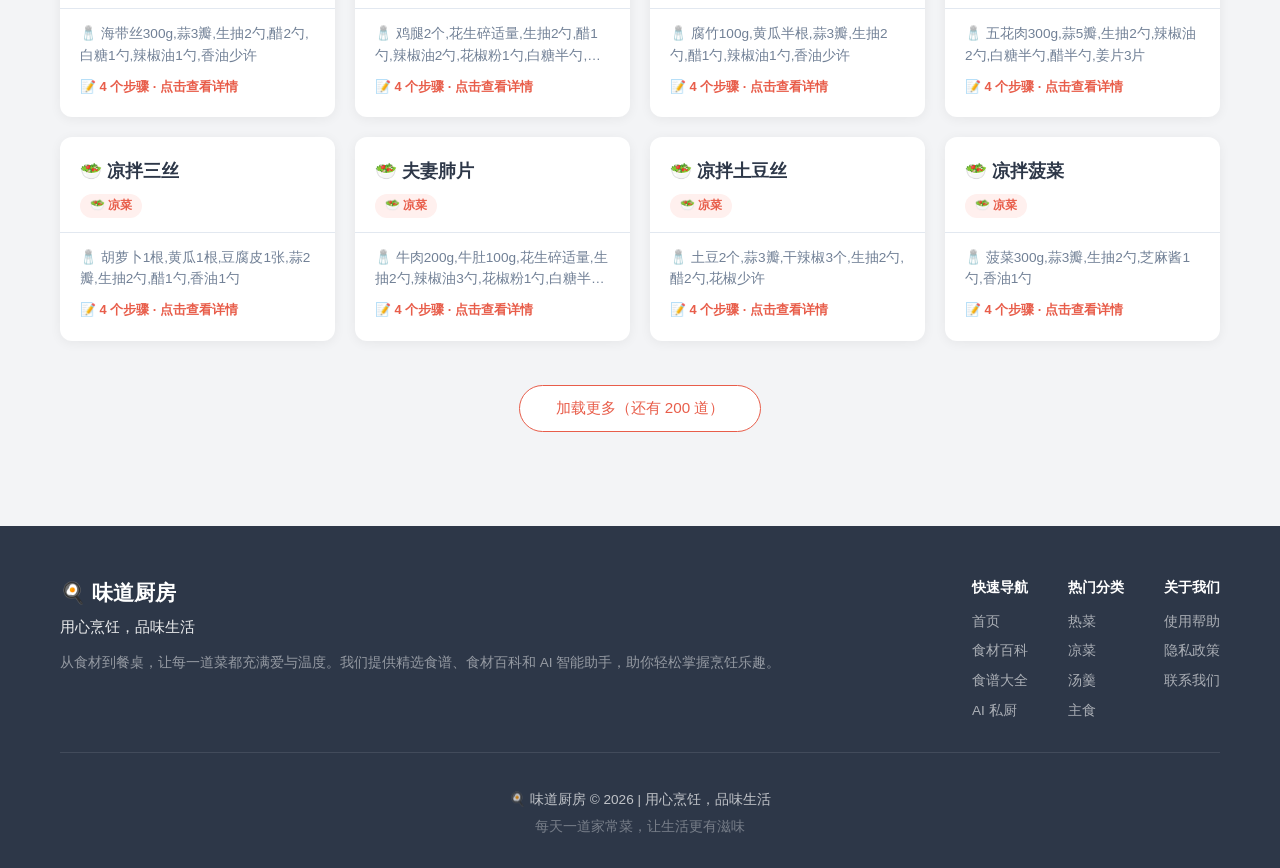
==== commit 0cf9962d: "feat: 网站功能完善与代码整理优化 - 新增: 食谱分页加载(加载更多按钮) - 新增: Toast 通知组件 - 新增: SEO meta 标签 + Open Graph + Twitter C" ====
--- a/APP/cooking/index.html
+++ b/APP/cooking/index.html
@@ -2,8 +2,26 @@
 <html lang="zh-CN">
 <head>
     <meta charset="UTF-8">
-    <meta name="viewport" content="width=device-width, initial-scale=1.0">
-    <title>味道厨房 - 用心烹饪，品味生活</title>
+    <meta name="viewport" content="width=device-width, initial-scale=1.0, viewport-fit=cover">
+    <title>味道厨房 - 用心烹饪，品味生活 | AI 私厨智能助手</title>
+    <!-- SEO Meta Tags -->
+    <meta name="description" content="味道厨房提供200+道精选家常食谱和30+种食材百科，更有AI私厨智能助手为你推荐菜谱、分享烹饪技巧。从食材到餐桌，让每一道菜都充满爱与温度。">
+    <meta name="keywords" content="菜谱,食谱,家常菜做法,烹饪技巧,AI私厨,食材百科,美食,厨房,做菜,烹饪">
+    <meta name="author" content="味道厨房">
+    <meta name="robots" content="index, follow">
+    <!-- Open Graph / 社交媒体分享 -->
+    <meta property="og:type" content="website">
+    <meta property="og:title" content="味道厨房 - 用心烹饪，品味生活">
+    <meta property="og:description" content="200+道精选家常食谱，30+种食材百科，AI私厨智能助手为你推荐菜谱、分享烹饪技巧。">
+    <meta property="og:site_name" content="味道厨房">
+    <meta property="og:locale" content="zh_CN">
+    <!-- Twitter Card -->
+    <meta name="twitter:card" content="summary">
+    <meta name="twitter:title" content="味道厨房 - 用心烹饪，品味生活">
+    <meta name="twitter:description" content="200+道精选家常食谱，AI私厨智能助手，让每一道菜都充满爱与温度。">
+    <!-- 主题色 -->
+    <meta name="theme-color" content="#E85D4A">
+    <link rel="icon" type="image/png" href="favicon.png">
     <link rel="stylesheet" href="style.css">
 </head>
 <body>
@@ -11,10 +29,12 @@
     <nav class="navbar">
         <div class="nav-container">
             <a href="#" class="logo">🍳 味道厨房</a>
-            <ul class="nav-links">
+            <button class="nav-toggle" id="navToggle" onclick="toggleNavMenu()" aria-label="菜单">☰</button>
+            <ul class="nav-links" id="navLinks">
                 <li><a href="#home" class="nav-link active">首页</a></li>
                 <li><a href="#ingredients" class="nav-link">食材百科</a></li>
                 <li><a href="#recipes" class="nav-link">食谱大全</a></li>
+                <li><a href="javascript:void(0)" class="nav-link nav-ai" onclick="toggleSidebar()">🤖 AI 私厨</a></li>
             </ul>
         </div>
     </nav>
@@ -57,7 +77,7 @@
             <h2 class="section-title">📖 食谱大全</h2>
             <p class="section-desc">精选200+道家常美食，步骤详细，简单易学</p>
             <div class="search-bar">
-                <input type="text" id="recipeSearch" placeholder="搜索食谱名称或食材..." oninput="filterRecipes()">
+                <input type="text" id="recipeSearch" placeholder="搜索食谱名称或食材..." oninput="filterRecipes()" inputmode="search" autocomplete="off">
             </div>
             <div class="category-tabs" id="categoryTabs"></div>
             <div class="recipe-count" id="recipeCount"></div>
@@ -76,10 +96,47 @@
     <!-- 页脚 -->
     <footer class="footer">
         <div class="container">
-            <p>🍳 味道厨房 &copy; 2026 | 用心烹饪，品味生活</p>
-            <p class="footer-tip">每天一道家常菜，让生活更有滋味</p>
+            <div class="footer-content">
+                <div class="footer-brand">
+                    <h3>🍳 味道厨房</h3>
+                    <p class="footer-slogan">用心烹饪，品味生活</p>
+                    <p class="footer-desc">从食材到餐桌，让每一道菜都充满爱与温度。我们提供精选食谱、食材百科和 AI 智能助手，助你轻松掌握烹饪乐趣。</p>
+                </div>
+                <div class="footer-links">
+                    <div class="footer-col">
+                        <h4>快速导航</h4>
+                        <a href="#home">首页</a>
+                        <a href="#ingredients">食材百科</a>
+                        <a href="#recipes">食谱大全</a>
+                        <a href="javascript:void(0)" onclick="toggleSidebar()">AI 私厨</a>
+                    </div>
+                    <div class="footer-col">
+                        <h4>热门分类</h4>
+                        <a href="javascript:void(0)" onclick="goToCategory('热菜')">热菜</a>
+                        <a href="javascript:void(0)" onclick="goToCategory('凉菜')">凉菜</a>
+                        <a href="javascript:void(0)" onclick="goToCategory('汤羹')">汤羹</a>
+                        <a href="javascript:void(0)" onclick="goToCategory('主食')">主食</a>
+                    </div>
+                    <div class="footer-col">
+                        <h4>关于我们</h4>
+                        <a href="javascript:void(0)" onclick="showToast('功能开发中，敬请期待！', 'info')">使用帮助</a>
+                        <a href="javascript:void(0)" onclick="showToast('功能开发中，敬请期待！', 'info')">隐私政策</a>
+                        <a href="javascript:void(0)" onclick="showToast('功能开发中，敬请期待！', 'info')">联系我们</a>
+                    </div>
+                </div>
+            </div>
+            <div class="footer-bottom">
+                <p>🍳 味道厨房 &copy; 2026 | 用心烹饪，品味生活</p>
+                <p class="footer-tip">每天一道家常菜，让生活更有滋味</p>
+            </div>
         </div>
     </footer>
+
+    <!-- 回到顶部按钮 -->
+    <button class="back-to-top" id="backToTop" onclick="scrollToTop()" title="回到顶部">↑</button>
+
+    <!-- Toast 通知容器 -->
+    <div class="toast-container" id="toastContainer"></div>
 
     <!-- AI 私厨侧边栏 -->
     <button class="sidebar-toggle" id="sidebarToggle" onclick="toggleSidebar()" title="私厨小助">
@@ -95,6 +152,17 @@
                 </div>
             </div>
             <button class="sidebar-close" onclick="toggleSidebar()" title="关闭">&times;</button>
+        </div>
+        <div class="sidebar-new-chat">
+            <button onclick="startNewChat()">✨ 新建对话</button>
+        </div>
+        <!-- 历史对话面板 -->
+        <div class="history-panel" id="historyPanel">
+            <div class="history-header">
+                <span>📋 历史对话</span>
+                <button class="history-clear" onclick="clearAllHistory()" title="清空历史">️</button>
+            </div>
+            <div class="history-list" id="historyList"></div>
         </div>
         <div class="chat-messages" id="chatMessages">
             <div class="chat-message ai">
--- a/APP/cooking/style.css
+++ b/APP/cooking/style.css
@@ -15,7 +15,7 @@
     --shadow: 0 2px 12px rgba(0,0,0,0.06);
     --shadow-lg: 0 8px 30px rgba(0,0,0,0.1);
     --radius: 12px;
-    --transition: all 0.3s ease;
+    --transition: color 0.3s ease, background-color 0.3s ease, border-color 0.3s ease, transform 0.3s ease, box-shadow 0.3s ease, opacity 0.3s ease;
 }
 html { scroll-behavior: smooth; }
 body {
@@ -23,6 +23,21 @@
     color: var(--text);
     background: var(--bg);
     line-height: 1.6;
+    -webkit-tap-highlight-color: transparent;
+    /* 刘海屏安全区域适配 */
+    padding-top: env(safe-area-inset-top);
+    padding-bottom: env(safe-area-inset-bottom);
+}
+/* 移动端触摸反馈 */
+@media (hover: none) {
+    .recipe-card:active, .ingredient-card:active {
+        transform: scale(0.97);
+        opacity: 0.9;
+    }
+    .cat-tab:active, .filter-btn:active, .hero-btn:active {
+        transform: scale(0.95);
+        opacity: 0.85;
+    }
 }
 .container { max-width: 1200px; margin: 0 auto; padding: 0 20px; }
 
@@ -38,12 +53,23 @@
 }
 .logo { font-size: 1.4rem; font-weight: 700; color: var(--primary); text-decoration: none; }
 .nav-links { list-style: none; display: flex; gap: 32px; }
+.nav-toggle { display: none; background: none; border: none; font-size: 1.5rem; cursor: pointer; color: var(--text); padding: 4px; }
 .nav-link {
     text-decoration: none; color: var(--text-light); font-size: 0.95rem;
     font-weight: 500; padding: 6px 0; border-bottom: 2px solid transparent;
     transition: var(--transition);
 }
 .nav-link:hover, .nav-link.active { color: var(--primary); border-bottom-color: var(--primary); }
+.nav-ai {
+    background: linear-gradient(135deg, var(--primary), #FF7B6B);
+    color: var(--white) !important; border-radius: 50px;
+    padding: 6px 16px !important; border-bottom: none !important;
+    font-weight: 600 !important;
+}
+.nav-ai:hover {
+    transform: translateY(-1px);
+    box-shadow: 0 3px 10px rgba(232,93,74,0.3);
+}
 
 /* ===== 首页横幅 ===== */
 .hero {
@@ -105,6 +131,33 @@
     background: var(--white); transition: var(--transition);
 }
 .search-bar input:focus { border-color: var(--primary); }
+
+/* ===== 骨架屏 Loading ===== */
+.skeleton {
+    background: linear-gradient(90deg, #f0f0f0 25%, #e0e0e0 50%, #f0f0f0 75%);
+    background-size: 200% 100%;
+    animation: shimmer 1.5s infinite;
+    border-radius: 8px;
+}
+@keyframes shimmer {
+    0% { background-position: 200% 0; }
+    100% { background-position: -200% 0; }
+}
+.skeleton-card {
+    background: var(--white); border-radius: var(--radius);
+    overflow: hidden; box-shadow: var(--shadow);
+}
+.skeleton-card-header { padding: 20px 20px 14px; border-bottom: 1px solid var(--border); }
+.skeleton-title { height: 20px; width: 60%; margin-bottom: 10px; }
+.skeleton-tag { height: 22px; width: 50px; display: inline-block; }
+.skeleton-card-body { padding: 14px 20px 20px; }
+.skeleton-text { height: 14px; width: 100%; margin-bottom: 8px; }
+.skeleton-text:last-child { width: 40%; margin-bottom: 0; }
+.skeleton-ingredient { height: 80px; }
+.skeleton-ingredient-inner { padding: 20px; }
+.skeleton-ingredient .skeleton-title { width: 40%; }
+.skeleton-ingredient .skeleton-tag { margin-bottom: 10px; }
+.skeleton-ingredient .skeleton-text { width: 90%; }
 .category-tabs {
     display: flex; flex-wrap: wrap; justify-content: center;
     gap: 10px; margin-bottom: 20px;
@@ -144,6 +197,20 @@
     margin-top: 10px; font-size: 0.8rem; color: var(--primary); font-weight: 600;
 }
 
+/* ===== 加载更多按钮 ===== */
+.load-more-wrap {
+    grid-column: 1 / -1; text-align: center; padding: 24px 0;
+}
+.load-more-btn {
+    padding: 12px 36px; border: 1.5px solid var(--primary); border-radius: 50px;
+    background: var(--white); color: var(--primary); font-size: 0.95rem;
+    cursor: pointer; transition: var(--transition); font-weight: 500;
+}
+.load-more-btn:hover {
+    background: var(--primary); color: var(--white); transform: translateY(-2px);
+    box-shadow: 0 4px 12px rgba(232,93,74,0.25);
+}
+
 /* ===== 弹窗 ===== */
 .modal-overlay {
     display: none; position: fixed; top: 0; left: 0; right: 0; bottom: 0;
@@ -196,11 +263,31 @@
 
 /* ===== 页脚 ===== */
 .footer {
-    background: var(--text); color: rgba(255,255,255,0.7); text-align: center;
-    padding: 30px 20px;
-}
-.footer p { font-size: 0.9rem; }
-.footer-tip { font-size: 0.8rem; margin-top: 6px; opacity: 0.6; }
+    background: var(--text); color: rgba(255,255,255,0.7);
+    padding: 50px 20px 30px;
+}
+.footer-content {
+    display: flex; gap: 40px; margin-bottom: 36px;
+    padding-bottom: 30px; border-bottom: 1px solid rgba(255,255,255,0.1);
+}
+.footer-brand { flex: 1; }
+.footer-brand h3 { font-size: 1.3rem; color: var(--white); margin-bottom: 6px; }
+.footer-slogan { font-size: 0.95rem; color: rgba(255,255,255,0.9); margin-bottom: 12px; font-weight: 500; }
+.footer-desc { font-size: 0.85rem; line-height: 1.8; opacity: 0.7; }
+.footer-links { display: flex; gap: 40px; }
+.footer-col { display: flex; flex-direction: column; gap: 8px; }
+.footer-col h4 {
+    font-size: 0.9rem; color: var(--white); margin-bottom: 4px;
+    font-weight: 600;
+}
+.footer-col a {
+    font-size: 0.85rem; color: rgba(255,255,255,0.6); text-decoration: none;
+    transition: var(--transition);
+}
+.footer-col a:hover { color: var(--primary); }
+.footer-bottom { text-align: center; }
+.footer-bottom p { font-size: 0.85rem; }
+.footer-tip { font-size: 0.78rem; margin-top: 6px; opacity: 0.5; }
 
 /* ===== AI 私厨侧边栏 ===== */
 .sidebar-toggle {
@@ -298,6 +385,18 @@
 .chat-loading span:nth-child(2) { animation-delay: -0.16s; }
 @keyframes bounce { 0%,80%,100% { transform: scale(0); } 40% { transform: scale(1); } }
 
+/* ===== 流式输出光标动画 ===== */
+.streaming-cursor {
+    display: inline-block;
+    animation: blink 0.8s step-end infinite;
+    color: var(--primary);
+    font-weight: 700;
+}
+@keyframes blink {
+    0%, 100% { opacity: 1; }
+    50% { opacity: 0; }
+}
+
 .chat-input-area {
     padding: 16px 20px; border-top: 1px solid var(--border);
     display: flex; gap: 10px; align-items: flex-end;
@@ -319,18 +418,126 @@
 .chat-send:hover { background: var(--primary-dark); }
 .chat-send:disabled { background: var(--border); cursor: not-allowed; }
 
+/* ===== 回到顶部按钮 ===== */
+.back-to-top {
+    position: fixed; right: 20px; bottom: 30px; z-index: 900;
+    width: 48px; height: 48px; border-radius: 50%;
+    background: var(--white); border: 1.5px solid var(--border);
+    cursor: pointer; box-shadow: var(--shadow);
+    display: flex; align-items: center; justify-content: center;
+    font-size: 1.2rem; color: var(--text-light);
+    opacity: 0; visibility: hidden; pointer-events: none;
+    transition: opacity 0.3s ease, visibility 0.3s ease, transform 0.3s ease;
+}
+.back-to-top.show { opacity: 1; visibility: visible; pointer-events: auto; }
+.back-to-top:hover { transform: translateY(-3px); box-shadow: var(--shadow-lg); color: var(--primary); border-color: var(--primary); }
+
+/* ===== Toast 通知 ===== */
+.toast-container {
+    position: fixed; top: 80px; right: 20px; z-index: 3000;
+    display: flex; flex-direction: column; gap: 10px;
+    pointer-events: none;
+}
+.toast {
+    padding: 14px 20px; border-radius: 10px; background: var(--white);
+    box-shadow: var(--shadow-lg); font-size: 0.9rem; min-width: 260px; max-width: 360px;
+    animation: toastIn 0.35s ease; display: flex; align-items: center; gap: 10px;
+    pointer-events: auto; border-left: 4px solid var(--border);
+}
+.toast.success { border-left-color: var(--green); }
+.toast.error { border-left-color: var(--primary); }
+.toast.info { border-left-color: #3B82F6; }
+.toast-icon { font-size: 1.2rem; flex-shrink: 0; }
+.toast-text { flex: 1; line-height: 1.5; }
+.toast-close {
+    background: none; border: none; color: var(--text-light); cursor: pointer;
+    font-size: 1.1rem; padding: 2px 6px; border-radius: 4px; flex-shrink: 0;
+    transition: var(--transition);
+}
+.toast-close:hover { background: var(--bg-alt); color: var(--text); }
+@keyframes toastIn { from { opacity: 0; transform: translateX(40px); } to { opacity: 1; transform: translateX(0); } }
+@keyframes toastOut { from { opacity: 1; transform: translateX(0); } to { opacity: 0; transform: translateX(40px); } }
+
+/* ===== 新建对话按钮 ===== */
+.sidebar-new-chat {
+    padding: 10px 20px; border-bottom: 1px solid var(--border);
+    flex-shrink: 0;
+}
+.sidebar-new-chat button {
+    width: 100%; padding: 10px; border: 1.5px dashed var(--border);
+    border-radius: 10px; background: var(--bg); color: var(--text-light);
+    font-size: 0.88rem; cursor: pointer; transition: var(--transition);
+}
+.sidebar-new-chat button:hover { border-color: var(--primary); color: var(--primary); background: var(--primary-light); }
+
+/* ===== 历史对话面板 ===== */
+.history-panel {
+    border-bottom: 1px solid var(--border);
+    flex-shrink: 0; max-height: 200px;
+    display: flex; flex-direction: column;
+}
+.history-header {
+    display: flex; align-items: center; justify-content: space-between;
+    padding: 10px 20px 6px; font-size: 0.82rem; color: var(--text-light); font-weight: 600;
+}
+.history-clear {
+    background: none; border: none; color: var(--text-light); cursor: pointer;
+    font-size: 0.78rem; padding: 2px 6px; border-radius: 4px;
+    transition: var(--transition);
+}
+.history-clear:hover { color: var(--primary); background: var(--primary-light); }
+.history-list {
+    overflow-y: auto; padding: 4px 12px 10px;
+    display: flex; flex-direction: column; gap: 4px;
+}
+.history-list::-webkit-scrollbar { width: 3px; }
+.history-list::-webkit-scrollbar-thumb { background: var(--border); border-radius: 3px; }
+.history-item {
+    padding: 8px 12px; border-radius: 8px; cursor: pointer;
+    font-size: 0.82rem; color: var(--text); line-height: 1.4;
+    transition: var(--transition); display: flex; align-items: center; gap: 8px;
+    border: 1px solid transparent;
+}
+.history-item:hover { background: var(--bg-alt); border-color: var(--border); }
+.history-item.active { background: var(--primary-light); border-color: var(--primary); color: var(--primary); font-weight: 600; }
+.history-item-time { font-size: 0.72rem; color: var(--text-light); white-space: nowrap; margin-left: auto; }
+.history-item.active .history-item-time { color: var(--primary-dark); }
+.history-empty {
+    text-align: center; padding: 16px 12px; font-size: 0.8rem; color: var(--text-light);
+}
+
 /* ===== 响应式 ===== */
 @media (max-width: 768px) {
     .hero-content h1 { font-size: 2rem; }
     .hero-stats { gap: 30px; }
-    .nav-links { gap: 16px; }
-    .nav-link { font-size: 0.85rem; }
+    .nav-toggle { display: block; }
+    .nav-links {
+        display: none; position: absolute; top: 64px; left: 0; right: 0;
+        background: var(--white); flex-direction: column; gap: 0;
+        border-bottom: 1px solid var(--border); box-shadow: var(--shadow);
+        padding: 8px 0;
+    }
+    .nav-links.show { display: flex; }
+    .nav-link { padding: 12px 20px; border-bottom: none; }
     .ingredient-grid, .recipe-grid { grid-template-columns: 1fr; }
     .modal { padding: 24px; }
     .sidebar { width: 100%; }
     .sidebar-toggle.active { left: calc(100% - 76px); }
+    .back-to-top { right: 16px; bottom: 100px; }
+    /* 页脚移动端适配 */
+    .footer-content { flex-direction: column; gap: 30px; }
+    .footer-links { flex-wrap: wrap; gap: 24px; }
+    .footer-col { min-width: 120px; }
+    /* 侧边栏移动端优化 */
+    .history-panel { max-height: 160px; }
+    .sidebar-header { padding: 14px 16px; }
+    .chat-messages { padding: 16px; }
+    .chat-input-area { padding: 12px 16px; }
+    /* Toast 移动端适配 */
+    .toast-container { right: 12px; left: 12px; }
+    .toast { min-width: auto; max-width: none; }
 }
 @media (max-width: 480px) {
-
     .hero-stats { flex-direction: column; gap: 16px; }
-}
+    .footer-links { flex-direction: column; gap: 20px; }
+}
